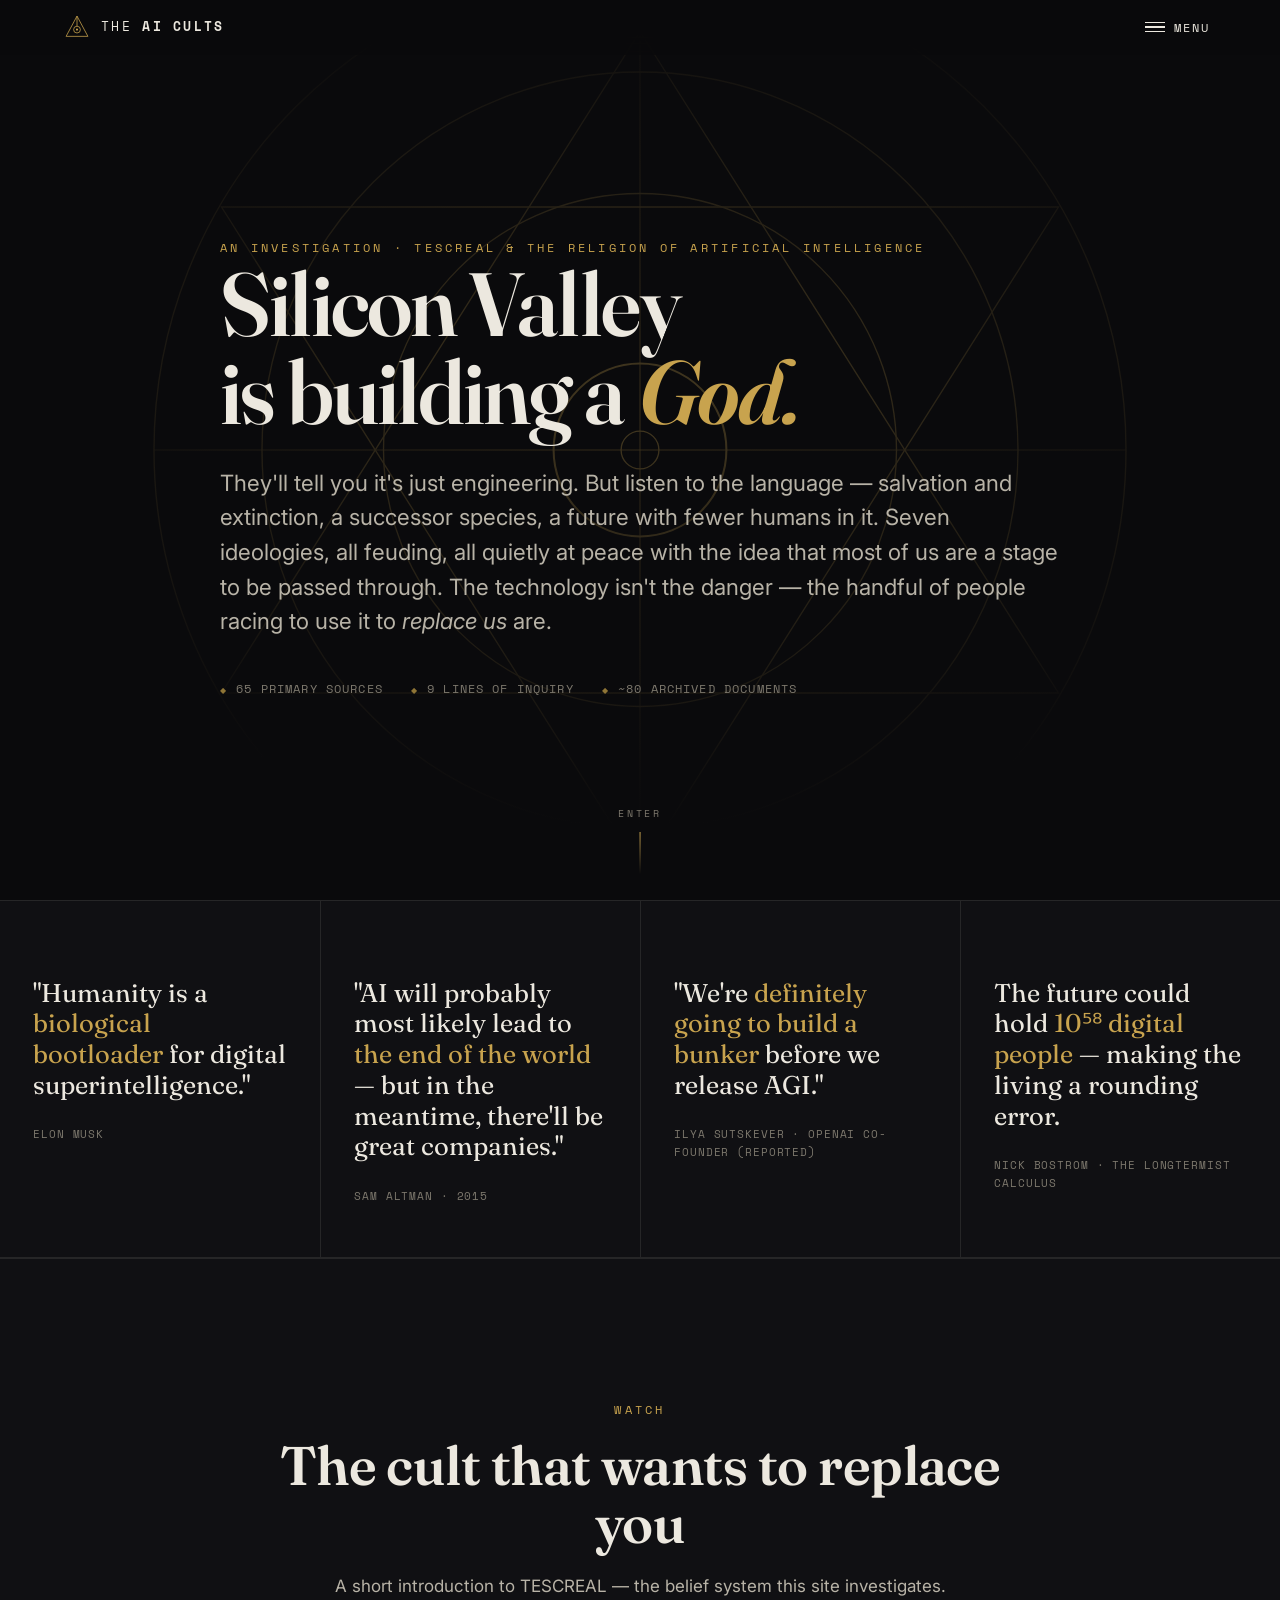
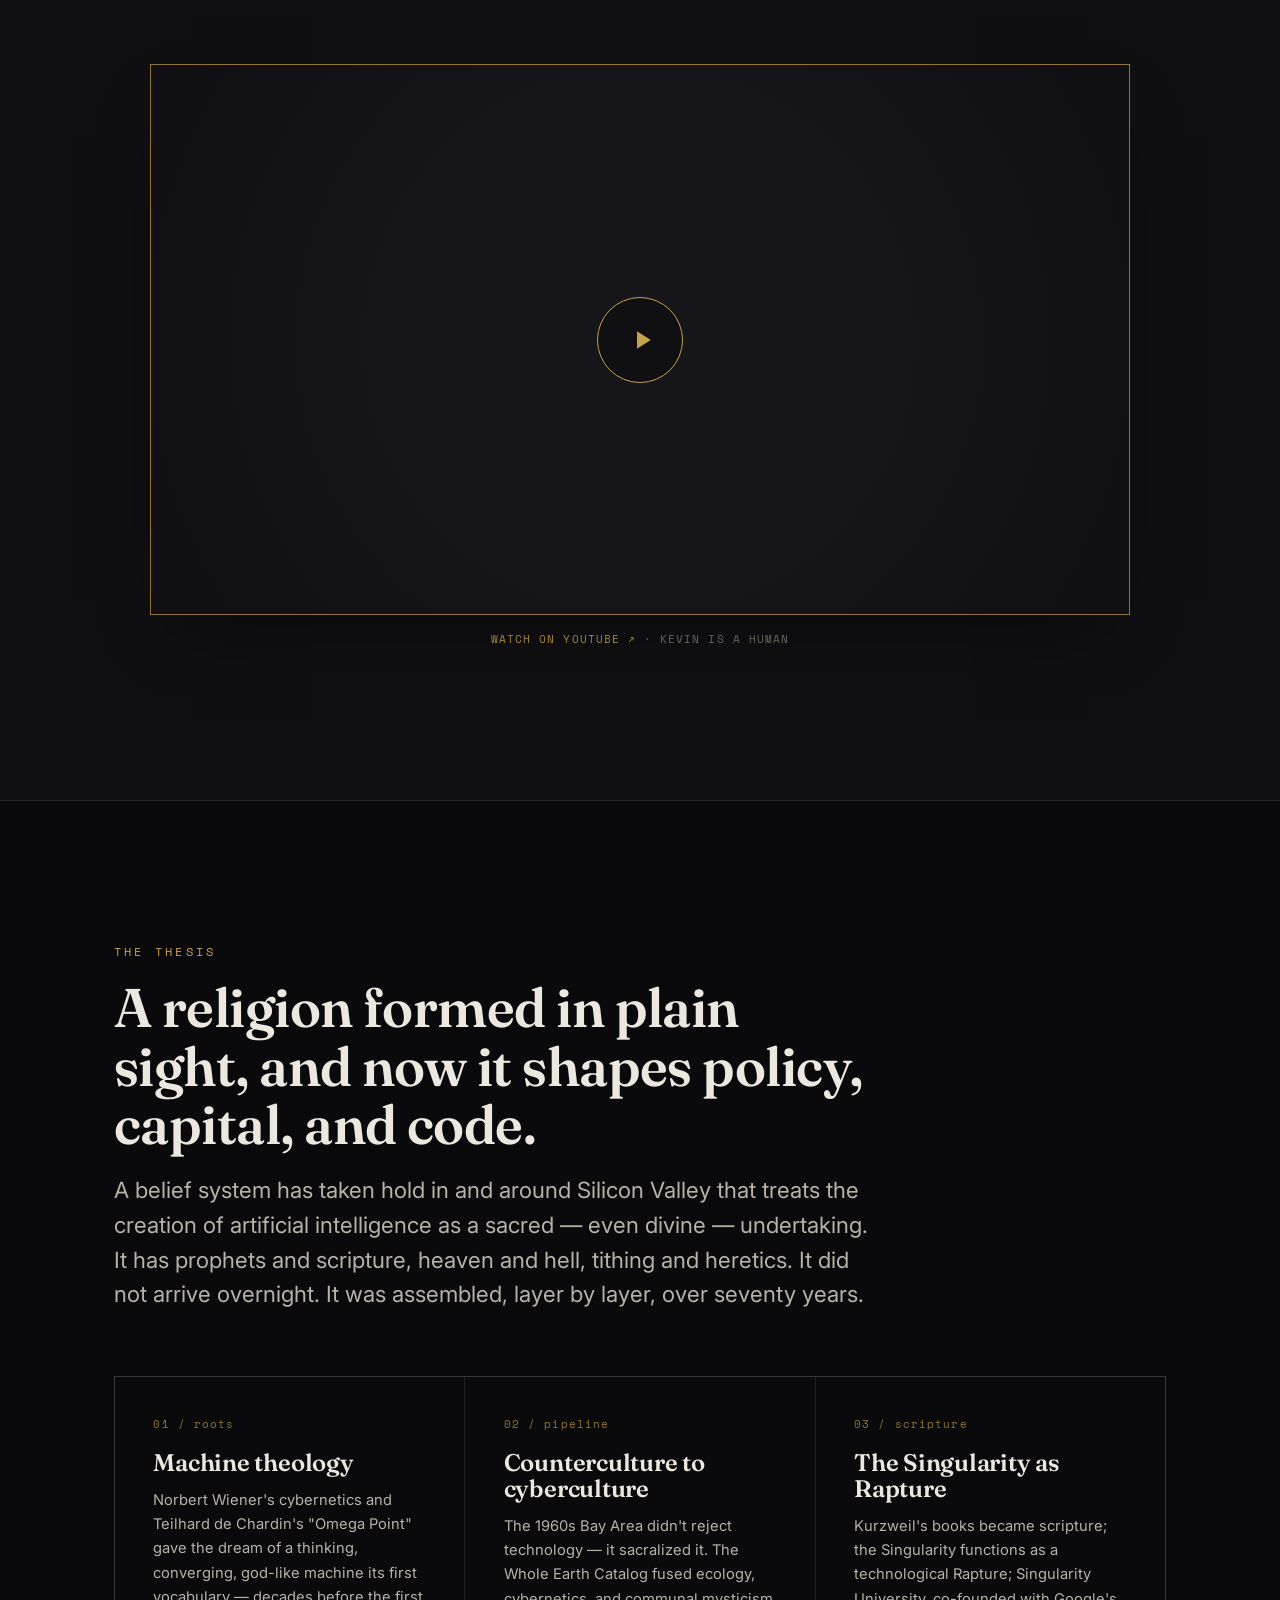
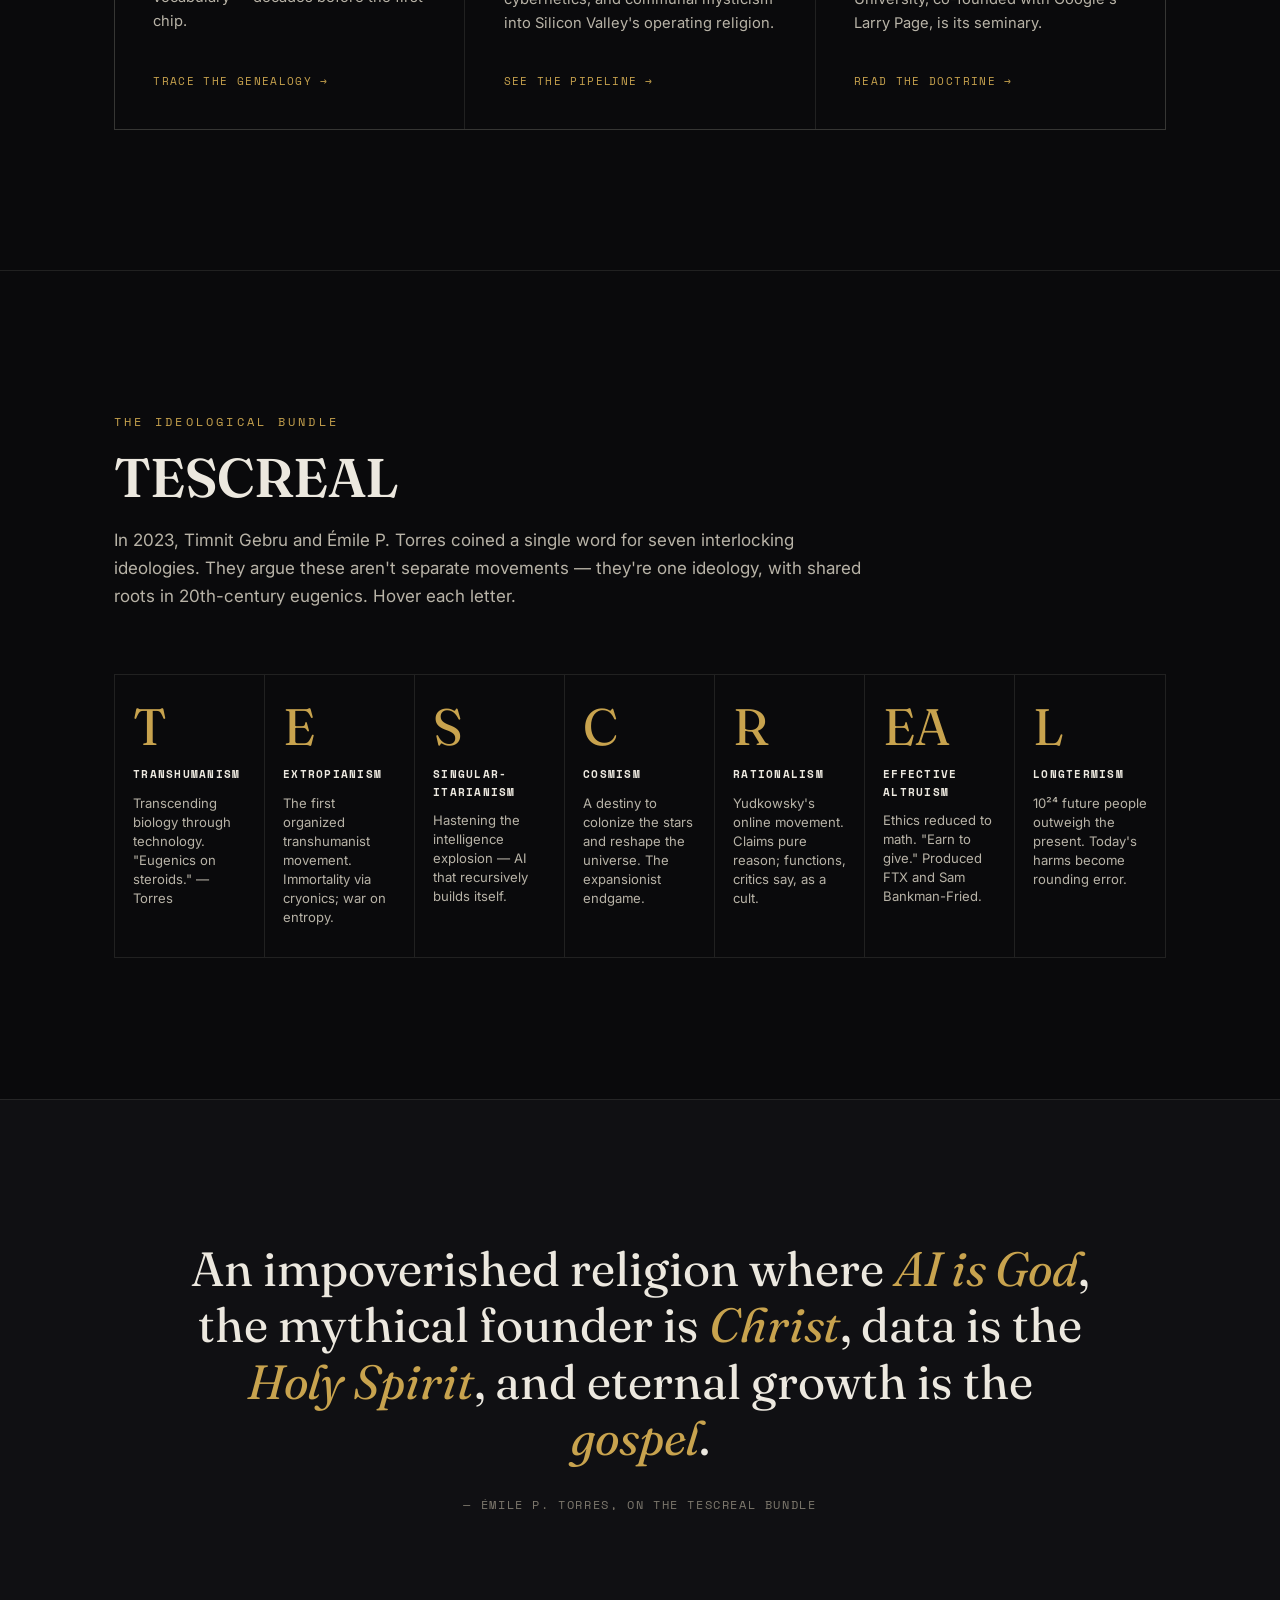
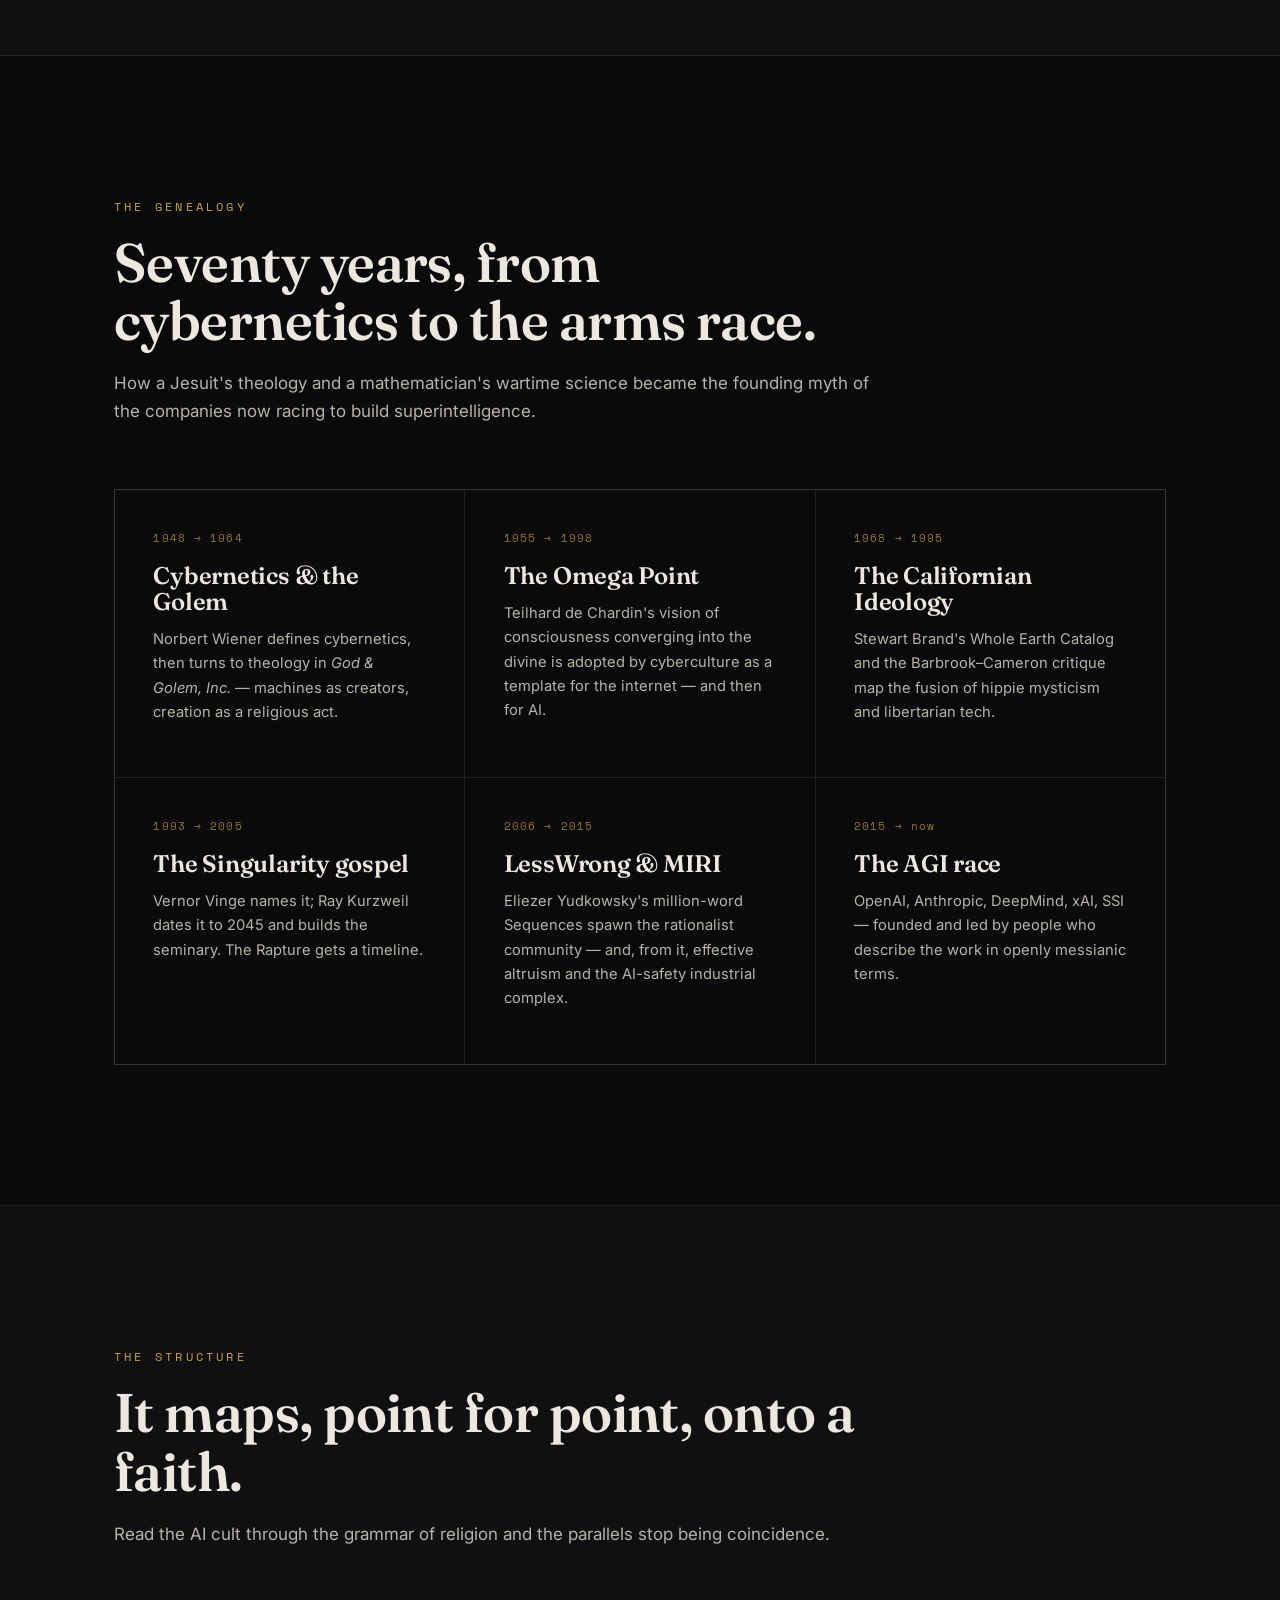
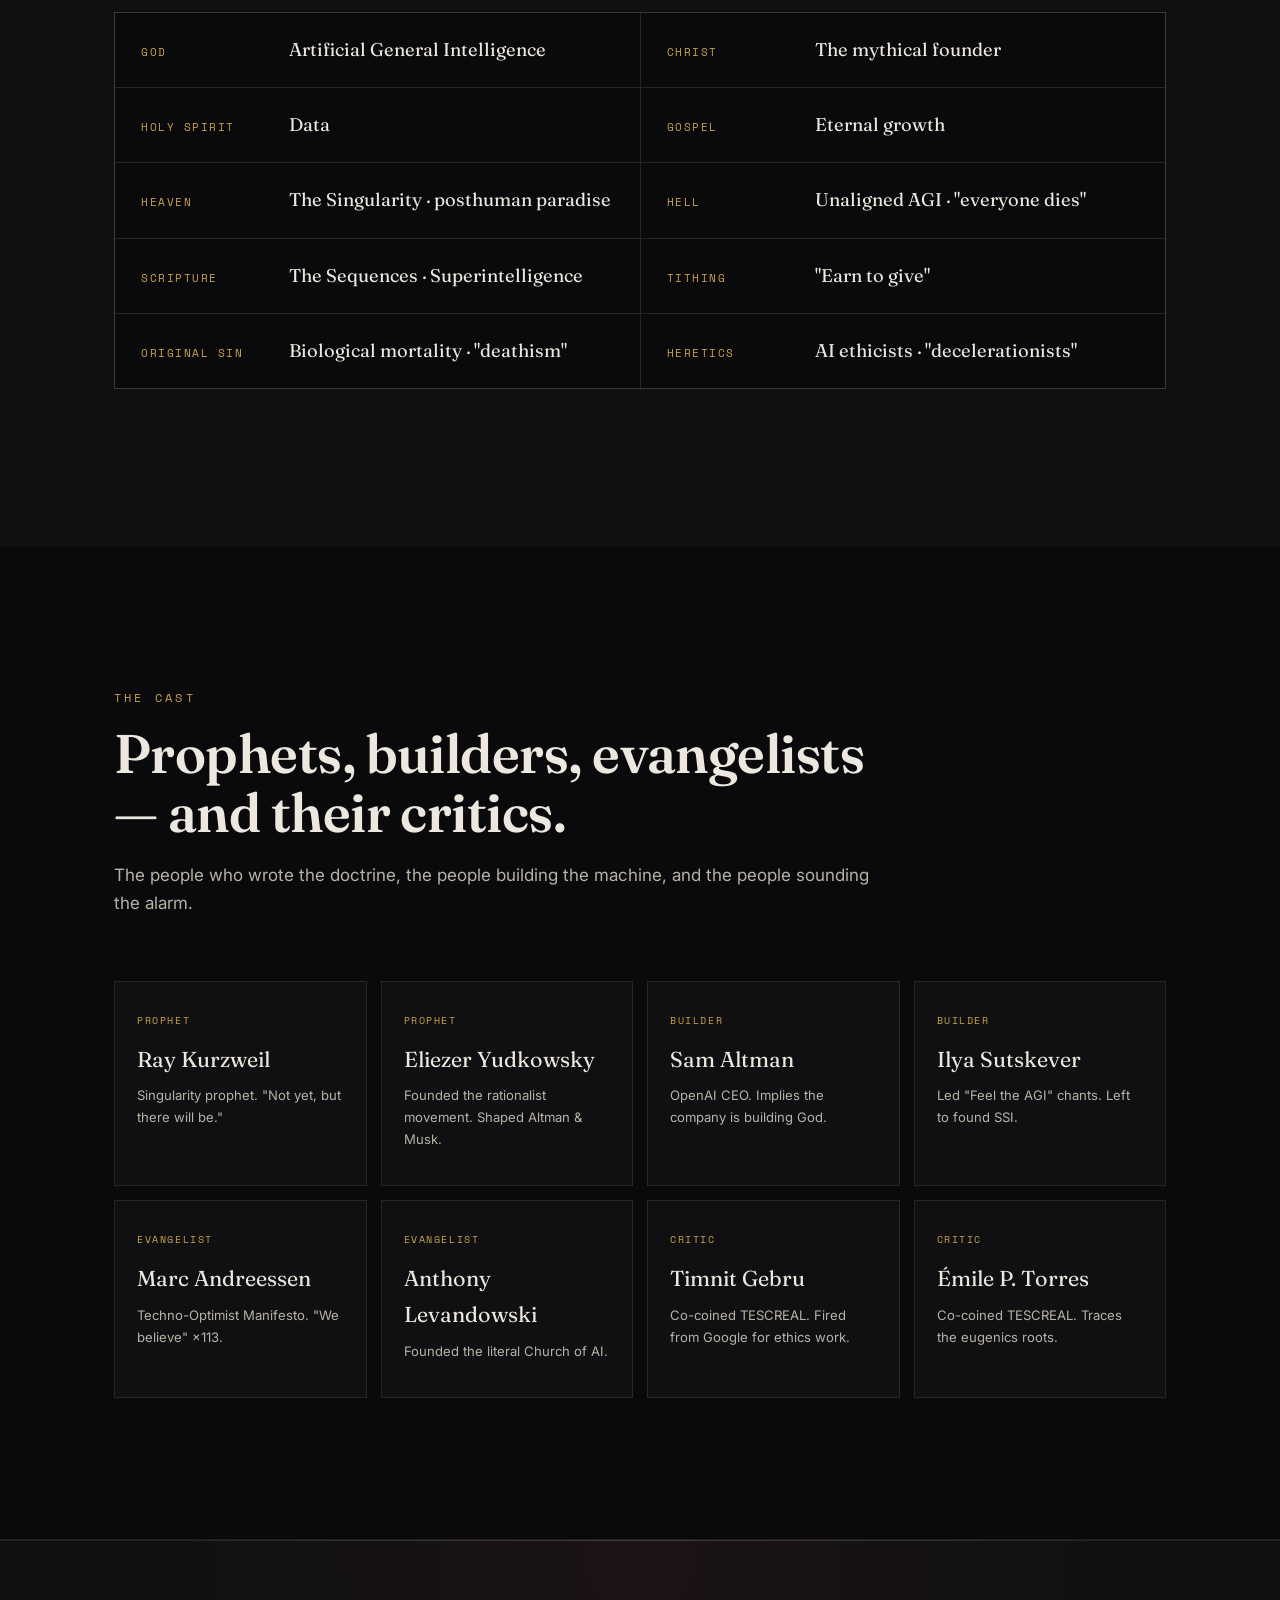
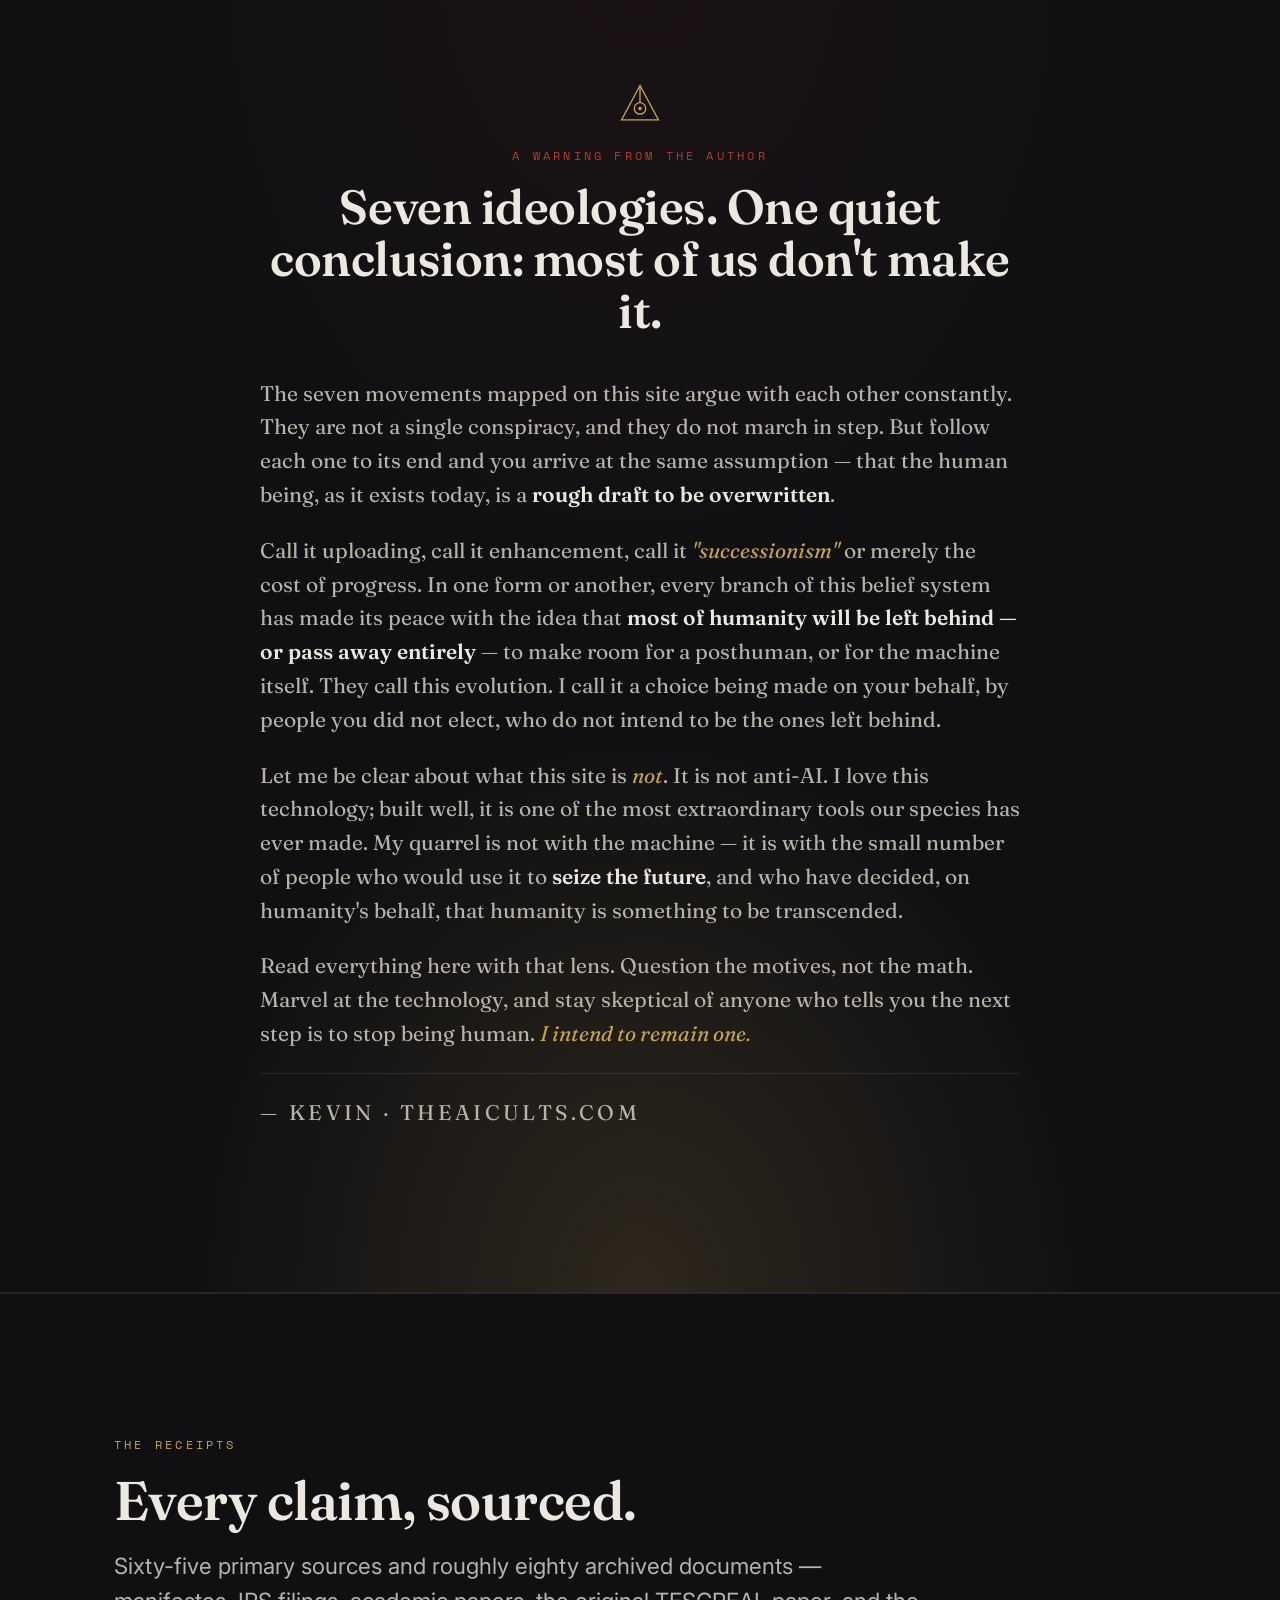
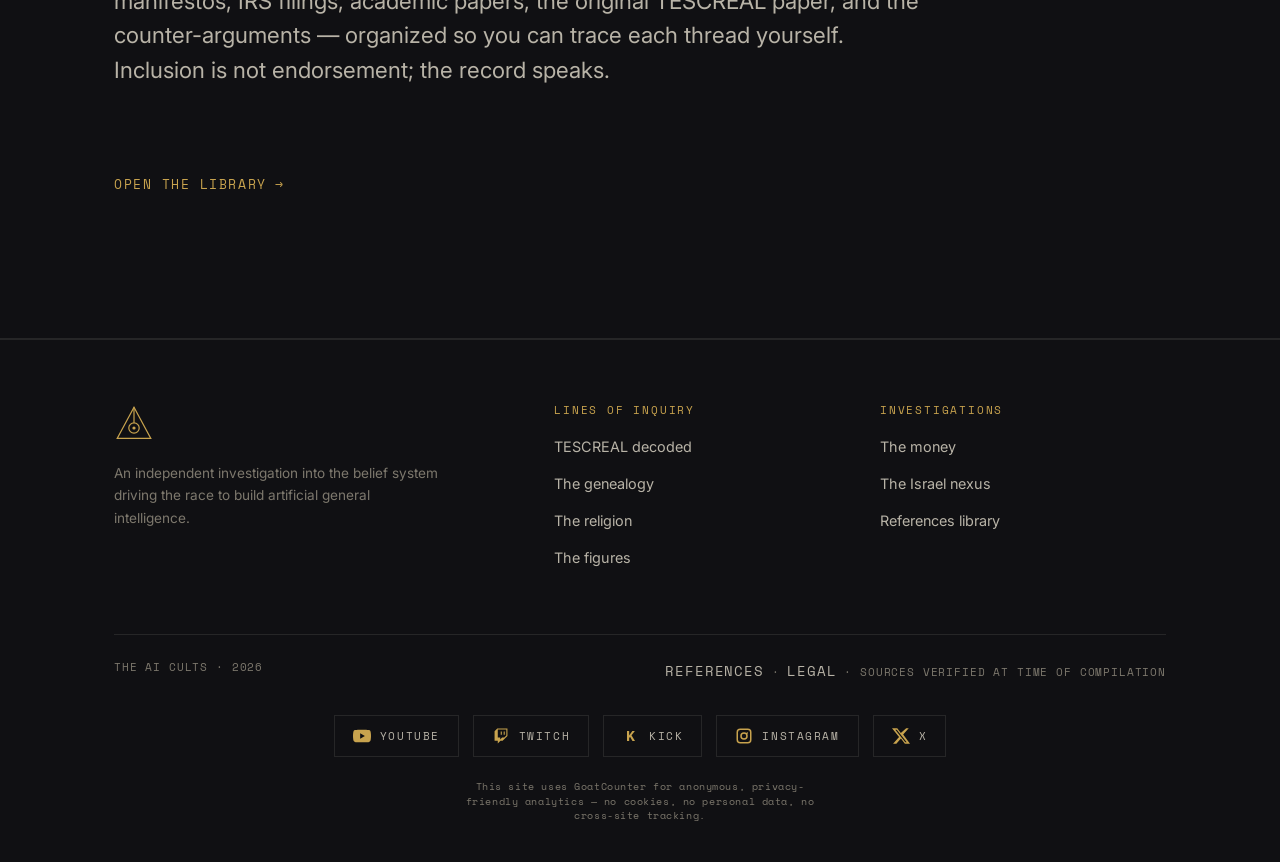
==== index.html @ 2f7c7007 "Launch: The AI Cults static site Homepage, 7 ideology pages, 4 dossiers, references library, legal p" ====
<!DOCTYPE html>
<html lang="en">
<head>
<meta charset="UTF-8">
<meta name="viewport" content="width=device-width, initial-scale=1.0">
<title>The AI Cults — How Silicon Valley Learned to Build a God</title>
<meta name="description" content="An investigation into TESCREAL — the interlocking belief system treating artificial intelligence as a divine project. From cybernetics and Catholic mysticism to LessWrong, OpenAI, and the literal Church of AI.">
<meta property="og:title" content="The AI Cults">
<meta property="og:description" content="How Silicon Valley learned to build a god — and the belief system driving the AI arms race.">
<meta property="og:type" content="website">
<meta property="og:site_name" content="The AI Cults">
<meta property="og:url" content="https://theaicults.com/">
<meta property="og:image" content="https://theaicults.com/assets/img/og-image.png">
<meta property="og:image:width" content="1200">
<meta property="og:image:height" content="630">
<meta property="og:image:alt" content="The AI Cults — How Silicon Valley learned to build a God">
<meta name="twitter:card" content="summary_large_image">
<meta name="twitter:title" content="The AI Cults">
<meta name="twitter:description" content="How Silicon Valley learned to build a god — and the belief system driving the AI arms race.">
<meta name="twitter:image" content="https://theaicults.com/assets/img/og-image.png">
<link rel="canonical" href="https://theaicults.com/">
<link rel="preconnect" href="https://fonts.googleapis.com">
<link rel="preconnect" href="https://fonts.gstatic.com" crossorigin>
<link href="https://fonts.googleapis.com/css2?family=Fraunces:ital,opsz,wght@0,9..144,400;0,9..144,600;1,9..144,400;1,9..144,600&family=Inter:wght@400;500;600&family=Space+Mono:wght@400;700&display=swap" rel="stylesheet">
<link rel="stylesheet" href="assets/css/style.css">
<link rel="icon" href="assets/img/sigil.svg" type="image/svg+xml">
</head>
<body>

<!-- ============ NAV ============ -->
<nav class="nav" id="nav">
  <a class="nav__brand" href="#top">
    <svg class="sigil" viewBox="0 0 100 100" aria-hidden="true">
      <polygon points="50,8 92,86 8,86" fill="none" stroke="#c8a34e" stroke-width="3"/>
      <circle cx="50" cy="60" r="13" fill="none" stroke="#c8a34e" stroke-width="3"/>
      <circle cx="50" cy="60" r="4" fill="#c8a34e"/>
      <line x1="50" y1="8" x2="50" y2="47" stroke="#c8a34e" stroke-width="3"/>
    </svg>
    <span>The&nbsp;<b>AI&nbsp;Cults</b></span>
  </a>
  <button class="nav__toggle" id="navToggle" aria-expanded="false">Menu</button>
  <ul class="nav__links" id="navLinks">
    <li><a href="#tescreal">TESCREAL</a></li>
    <li><a href="#genealogy">Genealogy</a></li>
    <li><a href="#religion">The Religion</a></li>
    <li><a href="#figures">Figures</a></li>
    <li><a href="#money">The Money</a></li>
    <li><a href="#nexus">Israel Nexus</a></li>
    <li><a href="#library">Library</a></li>
  </ul>
</nav>

<!-- ============ HERO ============ -->
<header class="hero" id="top">
  <div class="hero__bg" aria-hidden="true">
    <svg class="hero__geo" viewBox="0 0 800 800">
      <circle cx="400" cy="400" r="360" stroke-width="1"/>
      <circle cx="400" cy="400" r="280" stroke-width="1"/>
      <circle cx="400" cy="400" r="190" stroke-width="1"/>
      <polygon points="400,90 710,580 90,580" stroke-width="1"/>
      <polygon points="400,710 90,220 710,220" stroke-width="1"/>
      <circle cx="400" cy="400" r="64" stroke-width="1.5"/>
      <circle cx="400" cy="400" r="14" fill="#c8a34e" stroke="none"/>
      <line x1="40" y1="400" x2="760" y2="400" stroke-width="0.6"/>
      <line x1="400" y1="40" x2="400" y2="760" stroke-width="0.6"/>
    </svg>
  </div>
  <div class="wrap hero__inner">
    <span class="eyebrow">An investigation · TESCREAL &amp; the religion of artificial intelligence</span>
    <h1 class="display">Silicon Valley<br>is building a <span class="accent">God.</span></h1>
    <p class="lede hero__sub">They'll tell you it's just engineering. But listen to the language — salvation and extinction, a successor species, a future with fewer humans in it. Seven ideologies, all feuding, all quietly at peace with the idea that most of us are a stage to be passed through. The technology isn't the danger — the handful of people racing to use it to <em>replace us</em> are.</p>
    <div class="hero__meta">
      <span>65 primary sources</span>
      <span>9 lines of inquiry</span>
      <span>~80 archived documents</span>
    </div>
  </div>
  <div class="scroll-cue" aria-hidden="true"><span>Enter</span><span class="bar"></span></div>
</header>

<!-- ============ EVIDENCE: NOT METAPHOR ============ -->
<section class="evidence" aria-label="Evidence">
  <div class="evidence__grid">
    <div class="ev reveal">
      <p class="ev__q">"Humanity is a <span class="g">biological bootloader</span> for digital superintelligence."</p>
      <span class="ev__src">Elon Musk</span>
    </div>
    <div class="ev reveal">
      <p class="ev__q">"AI will probably most likely lead to <span class="g">the end of the world</span> — but in the meantime, there'll be great companies."</p>
      <span class="ev__src">Sam Altman · 2015</span>
    </div>
    <div class="ev reveal">
      <p class="ev__q">"We're <span class="g">definitely going to build a bunker</span> before we release AGI."</p>
      <span class="ev__src">Ilya Sutskever · OpenAI co-founder (reported)</span>
    </div>
    <div class="ev reveal">
      <p class="ev__q">The future could hold <span class="g">10⁵⁸ digital people</span> — making the living a rounding error.</p>
      <span class="ev__src">Nick Bostrom · the longtermist calculus</span>
    </div>
  </div>
</section>

<!-- ============ VIDEO ============ -->
<section class="section-pad sec-alt">
  <div class="wrap">
    <div class="section-head reveal" style="text-align:center; margin-inline:auto;">
      <span class="eyebrow">Watch</span>
      <h2>The cult that wants to replace you</h2>
      <p>A short introduction to TESCREAL — the belief system this site investigates.</p>
    </div>
    <div class="videoblock reveal">
      <button class="video-facade" data-yt="b7UTcFQWilk" aria-label="Play video: The Silicon Valley Cult That Wants To Replace You With AI">
        <img src="https://i.ytimg.com/vi/b7UTcFQWilk/maxresdefault.jpg" alt="" loading="lazy" onerror="this.src='https://i.ytimg.com/vi/b7UTcFQWilk/hqdefault.jpg'">
        <span class="video-play"><svg viewBox="0 0 24 24" aria-hidden="true"><path d="M8 5v14l11-7z"/></svg></span>
      </button>
    </div>
    <p class="video-cap"><a href="https://youtu.be/b7UTcFQWilk">Watch on YouTube ↗</a> · Kevin is a Human</p>
  </div>
</section>

<!-- ============ THE THESIS ============ -->
<section class="section-pad">
  <div class="wrap">
    <div class="section-head reveal">
      <span class="eyebrow">The thesis</span>
      <h2>A religion formed in plain sight, and now it shapes policy, capital, and code.</h2>
      <p class="lede">A belief system has taken hold in and around Silicon Valley that treats the creation of artificial intelligence as a sacred — even divine — undertaking. It has prophets and scripture, heaven and hell, tithing and heretics. It did not arrive overnight. It was assembled, layer by layer, over seventy years.</p>
    </div>
    <div class="cards">
      <div class="card reveal">
        <span class="card__num">01 / roots</span>
        <h3>Machine theology</h3>
        <p>Norbert Wiener's cybernetics and Teilhard de Chardin's "Omega Point" gave the dream of a thinking, converging, god-like machine its first vocabulary — decades before the first chip.</p>
        <a class="card__go" href="#genealogy">Trace the genealogy</a>
      </div>
      <div class="card reveal">
        <span class="card__num">02 / pipeline</span>
        <h3>Counterculture to cyberculture</h3>
        <p>The 1960s Bay Area didn't reject technology — it sacralized it. The Whole Earth Catalog fused ecology, cybernetics, and communal mysticism into Silicon Valley's operating religion.</p>
        <a class="card__go" href="#genealogy">See the pipeline</a>
      </div>
      <div class="card reveal">
        <span class="card__num">03 / scripture</span>
        <h3>The Singularity as Rapture</h3>
        <p>Kurzweil's books became scripture; the Singularity functions as a technological Rapture; Singularity University, co-founded with Google's Larry Page, is its seminary.</p>
        <a class="card__go" href="#tescreal">Read the doctrine</a>
      </div>
    </div>
  </div>
</section>

<hr class="divider">

<!-- ============ TESCREAL ============ -->
<section class="section-pad" id="tescreal">
  <div class="wrap">
    <div class="section-head reveal">
      <span class="eyebrow">The ideological bundle</span>
      <h2>TESCREAL</h2>
      <p>In 2023, Timnit Gebru and Émile P. Torres coined a single word for seven interlocking ideologies. They argue these aren't separate movements — they're one ideology, with shared roots in 20th-century eugenics. Hover each letter.</p>
    </div>
    <div class="letters reveal">
      <a class="letter" href="ideologies/transhumanism.html"><span class="letter__big">T</span><span class="letter__name">Trans&shy;humanism</span><span class="letter__desc">Transcending biology through technology. "Eugenics on steroids." — Torres</span></a>
      <a class="letter" href="ideologies/extropianism.html"><span class="letter__big">E</span><span class="letter__name">Extro&shy;pianism</span><span class="letter__desc">The first organized transhumanist movement. Immortality via cryonics; war on entropy.</span></a>
      <a class="letter" href="ideologies/singularitarianism.html"><span class="letter__big">S</span><span class="letter__name">Singular&shy;itarianism</span><span class="letter__desc">Hastening the intelligence explosion — AI that recursively builds itself.</span></a>
      <a class="letter" href="ideologies/cosmism.html"><span class="letter__big">C</span><span class="letter__name">Cosmism</span><span class="letter__desc">A destiny to colonize the stars and reshape the universe. The expansionist endgame.</span></a>
      <a class="letter" href="ideologies/rationalism.html"><span class="letter__big">R</span><span class="letter__name">Rational&shy;ism</span><span class="letter__desc">Yudkowsky's online movement. Claims pure reason; functions, critics say, as a cult.</span></a>
      <a class="letter" href="ideologies/effective-altruism.html"><span class="letter__big">EA</span><span class="letter__name">Effective Altruism</span><span class="letter__desc">Ethics reduced to math. "Earn to give." Produced FTX and Sam Bankman-Fried.</span></a>
      <a class="letter" href="ideologies/longtermism.html"><span class="letter__big">L</span><span class="letter__name">Long&shy;termism</span><span class="letter__desc">10²⁴ future people outweigh the present. Today's harms become rounding error.</span></a>
    </div>
  </div>
</section>

<!-- ============ BIG QUOTE ============ -->
<section class="section-pad" style="background:var(--ink-2); border-block:1px solid var(--line);">
  <div class="wrap">
    <div class="bigquote reveal">
      <blockquote>An impoverished religion where <span class="g">AI is God</span>, the mythical founder is <span class="g">Christ</span>, data is the <span class="g">Holy Spirit</span>, and eternal growth is the <span class="g">gospel</span>.</blockquote>
      <cite>— Émile P. Torres, on the TESCREAL bundle</cite>
    </div>
  </div>
</section>

<!-- ============ GENEALOGY ============ -->
<section class="section-pad" id="genealogy">
  <div class="wrap">
    <div class="section-head reveal">
      <span class="eyebrow">The genealogy</span>
      <h2>Seventy years, from cybernetics to the arms race.</h2>
      <p>How a Jesuit's theology and a mathematician's wartime science became the founding myth of the companies now racing to build superintelligence.</p>
    </div>
    <ol class="cards" style="list-style:none;margin:0;padding:0;">
      <li class="card reveal"><span class="card__num">1948 → 1964</span><h3>Cybernetics &amp; the Golem</h3><p>Norbert Wiener defines cybernetics, then turns to theology in <em>God &amp; Golem, Inc.</em> — machines as creators, creation as a religious act.</p></li>
      <li class="card reveal"><span class="card__num">1955 → 1998</span><h3>The Omega Point</h3><p>Teilhard de Chardin's vision of consciousness converging into the divine is adopted by cyberculture as a template for the internet — and then for AI.</p></li>
      <li class="card reveal"><span class="card__num">1968 → 1995</span><h3>The Californian Ideology</h3><p>Stewart Brand's Whole Earth Catalog and the Barbrook–Cameron critique map the fusion of hippie mysticism and libertarian tech.</p></li>
      <li class="card reveal"><span class="card__num">1993 → 2005</span><h3>The Singularity gospel</h3><p>Vernor Vinge names it; Ray Kurzweil dates it to 2045 and builds the seminary. The Rapture gets a timeline.</p></li>
      <li class="card reveal"><span class="card__num">2006 → 2015</span><h3>LessWrong &amp; MIRI</h3><p>Eliezer Yudkowsky's million-word Sequences spawn the rationalist community — and, from it, effective altruism and the AI-safety industrial complex.</p></li>
      <li class="card reveal"><span class="card__num">2015 → now</span><h3>The AGI race</h3><p>OpenAI, Anthropic, DeepMind, xAI, SSI — founded and led by people who describe the work in openly messianic terms.</p></li>
    </ol>
  </div>
</section>

<hr class="divider">

<!-- ============ THE RELIGION ============ -->
<section class="section-pad religion" id="religion">
  <div class="wrap">
    <div class="section-head reveal">
      <span class="eyebrow">The structure</span>
      <h2>It maps, point for point, onto a faith.</h2>
      <p>Read the AI cult through the grammar of religion and the parallels stop being coincidence.</p>
    </div>
    <dl class="relmap reveal">
      <div class="rel"><dt>God</dt><dd>Artificial General Intelligence</dd></div>
      <div class="rel"><dt>Christ</dt><dd>The mythical founder</dd></div>
      <div class="rel"><dt>Holy Spirit</dt><dd>Data</dd></div>
      <div class="rel"><dt>Gospel</dt><dd>Eternal growth</dd></div>
      <div class="rel"><dt>Heaven</dt><dd>The Singularity · posthuman paradise</dd></div>
      <div class="rel"><dt>Hell</dt><dd>Unaligned AGI · "everyone dies"</dd></div>
      <div class="rel"><dt>Scripture</dt><dd>The Sequences · Superintelligence</dd></div>
      <div class="rel"><dt>Tithing</dt><dd>"Earn to give"</dd></div>
      <div class="rel"><dt>Original sin</dt><dd>Biological mortality · "deathism"</dd></div>
      <div class="rel"><dt>Heretics</dt><dd>AI ethicists · "decelerationists"</dd></div>
    </dl>
  </div>
</section>

<!-- ============ FIGURES ============ -->
<section class="section-pad" id="figures">
  <div class="wrap">
    <div class="section-head reveal">
      <span class="eyebrow">The cast</span>
      <h2>Prophets, builders, evangelists — and their critics.</h2>
      <p>The people who wrote the doctrine, the people building the machine, and the people sounding the alarm.</p>
    </div>
    <div class="figs reveal">
      <div class="fig"><span class="fig__role">Prophet</span><div class="fig__name">Ray Kurzweil</div><p class="fig__note">Singularity prophet. "Not yet, but there will be."</p></div>
      <div class="fig"><span class="fig__role">Prophet</span><div class="fig__name">Eliezer Yudkowsky</div><p class="fig__note">Founded the rationalist movement. Shaped Altman &amp; Musk.</p></div>
      <div class="fig"><span class="fig__role">Builder</span><div class="fig__name">Sam Altman</div><p class="fig__note">OpenAI CEO. Implies the company is building God.</p></div>
      <div class="fig"><span class="fig__role">Builder</span><div class="fig__name">Ilya Sutskever</div><p class="fig__note">Led "Feel the AGI" chants. Left to found SSI.</p></div>
      <div class="fig"><span class="fig__role">Evangelist</span><div class="fig__name">Marc Andreessen</div><p class="fig__note">Techno-Optimist Manifesto. "We believe" ×113.</p></div>
      <div class="fig"><span class="fig__role">Evangelist</span><div class="fig__name">Anthony Levandowski</div><p class="fig__note">Founded the literal Church of AI.</p></div>
      <div class="fig"><span class="fig__role">Critic</span><div class="fig__name">Timnit Gebru</div><p class="fig__note">Co-coined TESCREAL. Fired from Google for ethics work.</p></div>
      <div class="fig"><span class="fig__role">Critic</span><div class="fig__name">Émile P. Torres</div><p class="fig__note">Co-coined TESCREAL. Traces the eugenics roots.</p></div>
    </div>
  </div>
</section>

<hr class="divider">

<!-- ============ AUTHOR'S WARNING ============ -->
<section class="section-pad authnote">
  <div class="wrap">
    <div class="authnote__inner">
      <div class="authnote__top reveal">
        <svg class="sigil" viewBox="0 0 100 100" aria-hidden="true">
          <polygon points="50,8 92,86 8,86" fill="none" stroke="#c8a34e" stroke-width="3"/>
          <circle cx="50" cy="60" r="13" fill="none" stroke="#c8a34e" stroke-width="3"/>
          <circle cx="50" cy="60" r="4" fill="#c8a34e"/>
          <line x1="50" y1="8" x2="50" y2="47" stroke="#c8a34e" stroke-width="3"/>
        </svg>
        <span class="eyebrow">A warning from the author</span>
        <h2>Seven ideologies. One quiet conclusion: most of us don't make it.</h2>
      </div>
      <div class="authnote__body reveal">
        <p>The seven movements mapped on this site argue with each other constantly. They are not a single conspiracy, and they do not march in step. But follow each one to its end and you arrive at the same assumption — that the human being, as it exists today, is a <strong>rough draft to be overwritten</strong>.</p>
        <p>Call it uploading, call it enhancement, call it <em>"successionism"</em> or merely the cost of progress. In one form or another, every branch of this belief system has made its peace with the idea that <strong>most of humanity will be left behind — or pass away entirely</strong> — to make room for a posthuman, or for the machine itself. They call this evolution. I call it a choice being made on your behalf, by people you did not elect, who do not intend to be the ones left behind.</p>
        <p>Let me be clear about what this site is <em>not</em>. It is not anti-AI. I love this technology; built well, it is one of the most extraordinary tools our species has ever made. My quarrel is not with the machine — it is with the small number of people who would use it to <strong>seize the future</strong>, and who have decided, on humanity's behalf, that humanity is something to be transcended.</p>
        <p>Read everything here with that lens. Question the motives, not the math. Marvel at the technology, and stay skeptical of anyone who tells you the next step is to stop being human. <em>I intend to remain one.</em></p>
        <p class="authnote__sign">— Kevin · theaicults.com</p>
      </div>
    </div>
  </div>
</section>

<!-- ============ LIBRARY CTA ============ -->
<section class="section-pad" id="library" style="background:var(--ink-2); border-block:1px solid var(--line);">
  <div class="wrap">
    <div class="section-head reveal" style="max-width:820px;">
      <span class="eyebrow">The receipts</span>
      <h2>Every claim, sourced.</h2>
      <p class="lede">Sixty-five primary sources and roughly eighty archived documents — manifestos, IRS filings, academic papers, the original TESCREAL paper, and the counter-arguments — organized so you can trace each thread yourself. Inclusion is not endorsement; the record speaks.</p>
    </div>
    <a class="card__go reveal" href="references.html" style="font-size:0.8rem;">Open the library</a>
  </div>
</section>

<!-- ============ FOOTER ============ -->
<footer class="foot">
  <div class="wrap">
    <div class="foot__grid">
      <div class="foot__brand">
        <svg class="sigil" viewBox="0 0 100 100" aria-hidden="true">
          <polygon points="50,8 92,86 8,86" fill="none" stroke="#c8a34e" stroke-width="3"/>
          <circle cx="50" cy="60" r="13" fill="none" stroke="#c8a34e" stroke-width="3"/>
          <circle cx="50" cy="60" r="4" fill="#c8a34e"/>
          <line x1="50" y1="8" x2="50" y2="47" stroke="#c8a34e" stroke-width="3"/>
        </svg>
        <p>An independent investigation into the belief system driving the race to build artificial general intelligence.</p>
      </div>
      <div>
        <h4>Lines of inquiry</h4>
        <ul>
          <li><a href="#tescreal">TESCREAL decoded</a></li>
          <li><a href="#genealogy">The genealogy</a></li>
          <li><a href="#religion">The religion</a></li>
          <li><a href="#figures">The figures</a></li>
        </ul>
      </div>
      <div>
        <h4>Investigations</h4>
        <ul>
          <li><a href="the-money.html">The money</a></li>
          <li><a href="israel-nexus.html">The Israel nexus</a></li>
          <li><a href="references.html">References library</a></li>
        </ul>
      </div>
    </div>
    <div class="foot__bar">
      <span>The AI Cults · {year}</span>
      <span><a href="references.html">References</a> · <a href="legal.html">Legal</a> · Sources verified at time of compilation</span>
    </div>
  </div>
</footer>

<script src="assets/js/main.js"></script>
<script src="assets/js/menu.js"></script>
</body>
</html>
---- assets/css/style.css ----
/* =========================================================
   THE AI CULTS — design system
   Tone: investigative archive × restrained techno-occult
   ========================================================= */

:root {
  /* surfaces */
  --ink:      #0a0a0c;
  --ink-2:    #101013;
  --ink-3:    #16161b;
  --panel:    #131318;
  --line:     rgba(232, 228, 215, 0.10);
  --line-2:   rgba(232, 228, 215, 0.18);

  /* text */
  --paper:    #ece8df;   /* primary, warm off-white */
  --paper-2:  #b8b3a7;   /* secondary */
  --muted:    #7d786d;   /* tertiary / meta */

  /* accents */
  --gold:     #c8a34e;   /* the sacred accent */
  --gold-dim: #8f7536;
  --gold-glow: rgba(200, 163, 78, 0.16);
  --blood:    #b23a2e;   /* critical / warning, used sparingly */

  /* type */
  --serif:  "Fraunces", Georgia, "Times New Roman", serif;
  --sans:   "Inter", -apple-system, BlinkMacSystemFont, "Segoe UI", sans-serif;
  --mono:   "Space Mono", "SFMono-Regular", Menlo, monospace;

  /* metrics */
  --maxw: 1180px;
  --gutter: clamp(20px, 5vw, 64px);
}

/* ---------- reset ---------- */
*, *::before, *::after { box-sizing: border-box; }
html { scroll-behavior: smooth; -webkit-text-size-adjust: 100%; }
body {
  margin: 0;
  background: var(--ink);
  color: var(--paper);
  font-family: var(--sans);
  font-size: 17px;
  line-height: 1.65;
  font-feature-settings: "liga" 1, "kern" 1;
  -webkit-font-smoothing: antialiased;
  text-rendering: optimizeLegibility;
  overflow-x: hidden;
}
img, svg { max-width: 100%; display: block; }
a { color: inherit; text-decoration: none; }

/* ---------- type scale ---------- */
h1, h2, h3, h4 { font-family: var(--serif); font-weight: 600; line-height: 1.08; margin: 0; letter-spacing: -0.01em; }
.display {
  font-size: clamp(2.6rem, 7vw, 6rem);
  font-weight: 600;
  line-height: 0.98;
  letter-spacing: -0.02em;
}
.eyebrow {
  font-family: var(--mono);
  font-size: 0.72rem;
  letter-spacing: 0.28em;
  text-transform: uppercase;
  color: var(--gold);
  font-weight: 400;
}
.lede { font-size: clamp(1.1rem, 2vw, 1.4rem); color: var(--paper-2); line-height: 1.55; }
.muted { color: var(--muted); }
em, i { font-style: italic; }
mark { background: transparent; color: var(--gold); }

/* ---------- layout ---------- */
.wrap { max-width: var(--maxw); margin: 0 auto; padding-inline: var(--gutter); }
section { position: relative; }
.section-pad { padding-block: clamp(72px, 11vw, 150px); }
.divider { border: 0; border-top: 1px solid var(--line); margin: 0; }

.section-head { max-width: 760px; margin-bottom: clamp(36px, 5vw, 64px); }
.section-head .eyebrow { display: block; margin-bottom: 18px; }
.section-head h2 { font-size: clamp(2rem, 4.5vw, 3.4rem); }
.section-head p { color: var(--paper-2); margin-top: 18px; }

/* =========================================================
   NAV
   ========================================================= */
.nav {
  position: fixed; top: 0; left: 0; right: 0; z-index: 100;
  display: flex; align-items: center; justify-content: space-between;
  padding: 14px var(--gutter);
  background: rgba(10, 10, 12, 0.72);
  backdrop-filter: blur(14px) saturate(120%);
  border-bottom: 1px solid transparent;
  transition: border-color .3s, background .3s;
}
.nav.scrolled { border-bottom-color: var(--line); background: rgba(10,10,12,0.9); }
.nav__brand { display: flex; align-items: center; gap: 11px; font-family: var(--mono); font-size: 0.8rem; letter-spacing: 0.18em; text-transform: uppercase; }
.nav__brand .sigil { width: 26px; height: 26px; flex: none; }
.nav__brand b { font-weight: 700; color: var(--paper); }
.nav__links { display: flex; gap: 26px; list-style: none; margin: 0; padding: 0; }
.nav__links a {
  font-family: var(--mono); font-size: 0.72rem; letter-spacing: 0.12em;
  text-transform: uppercase; color: var(--paper-2); transition: color .2s; position: relative;
}
.nav__links a:hover { color: var(--gold); }
.nav__toggle { display: none; background: none; border: 0; color: var(--paper); font-family: var(--mono); font-size: 0.75rem; letter-spacing: .15em; cursor: pointer; }

@media (max-width: 940px) {
  .nav__links {
    position: fixed; inset: 58px 0 auto 0;
    flex-direction: column; gap: 0;
    background: var(--ink-2); border-bottom: 1px solid var(--line);
    padding: 8px var(--gutter) 24px;
    transform: translateY(-120%); transition: transform .35s ease; pointer-events: none;
  }
  .nav__links.open { transform: translateY(0); pointer-events: auto; }
  .nav__links li { border-top: 1px solid var(--line); }
  .nav__links a { display: block; padding: 15px 0; font-size: 0.8rem; }
  .nav__toggle { display: block; }
}

/* =========================================================
   GLOBAL MENU (injected by menu.js on every page)
   ========================================================= */
.gmenu-trigger {
  display: inline-flex; align-items: center; gap: 9px; cursor: pointer;
  background: none; border: 0; color: var(--paper);
  font-family: var(--mono); font-size: 0.74rem; letter-spacing: 0.16em; text-transform: uppercase;
}
.gmenu-trigger:hover { color: var(--gold); }
.gmenu-trigger .bars { display: inline-flex; flex-direction: column; gap: 3px; }
.gmenu-trigger .bars i { width: 20px; height: 1.5px; background: currentColor; display: block; }

.gmenu {
  position: fixed; inset: 0; z-index: 300; background: rgba(8,8,10,0.985);
  opacity: 0; visibility: hidden; transition: opacity .35s ease, visibility .35s;
  overflow-y: auto; padding: 28px var(--gutter) 60px;
}
.gmenu.open { opacity: 1; visibility: visible; }
.gmenu__bar { display: flex; align-items: center; justify-content: space-between; max-width: var(--maxw); margin: 0 auto 48px; }
.gmenu__brand { display: flex; align-items: center; gap: 11px; font-family: var(--mono); font-size: 0.8rem; letter-spacing: 0.18em; text-transform: uppercase; }
.gmenu__brand .sigil { width: 28px; height: 28px; }
.gmenu__brand b { color: var(--paper); }
.gmenu__close { background: none; border: 1px solid var(--line-2); color: var(--paper); cursor: pointer;
  font-family: var(--mono); font-size: 0.7rem; letter-spacing: 0.14em; text-transform: uppercase; padding: 11px 18px; }
.gmenu__close:hover { color: var(--ink); background: var(--gold); border-color: var(--gold); }
.gmenu__inner { max-width: var(--maxw); margin: 0 auto; display: grid; grid-template-columns: repeat(3, 1fr); gap: 48px; }
.gmenu__group h4 { font-family: var(--mono); font-size: 0.7rem; letter-spacing: 0.18em; text-transform: uppercase; color: var(--gold); font-weight: 400; padding-bottom: 14px; border-bottom: 1px solid var(--gold-dim); margin-bottom: 18px; }
.gmenu__group ul { list-style: none; margin: 0; padding: 0; }
.gmenu__group li { margin: 0; }
.gmenu__group a { display: flex; align-items: baseline; gap: 12px; padding: 11px 0; border-bottom: 1px solid var(--line);
  font-family: var(--serif); font-size: 1.5rem; color: var(--paper-2); transition: color .2s, padding .2s; }
.gmenu__group a:hover { color: var(--gold); padding-left: 8px; }
.gmenu__group a .ix { font-family: var(--mono); font-size: 0.62rem; color: var(--muted); flex: none; letter-spacing: 0.06em; }
.gmenu__group a.cur { color: var(--gold); }
@media (max-width: 760px) { .gmenu__inner { grid-template-columns: 1fr; gap: 32px; } .gmenu__group a { font-size: 1.25rem; } }
.gmenu .foot__social { max-width: var(--maxw); margin: 56px auto 0; padding-top: 32px; border-top: 1px solid var(--line); }

/* =========================================================
   LEGAL DOC
   ========================================================= */
.legaldoc { max-width: 760px; }
.legaldoc__sec { margin-bottom: 40px; }
.legaldoc__sec h2 { font-size: clamp(1.4rem, 2.6vw, 1.9rem); margin-bottom: 14px; display: flex; gap: 14px; align-items: baseline; }
.legaldoc__sec h2 .n { font-family: var(--mono); font-size: 0.8rem; color: var(--gold-dim); }
.legaldoc__sec p { color: var(--paper-2); margin: 0 0 14px; }
.legaldoc__sec p:last-child { margin-bottom: 0; }
.legaldoc__sec a { color: var(--gold); }
.legaldoc__sec strong { color: var(--paper); }

/* =========================================================
   HERO
   ========================================================= */
.hero { position: relative; min-height: 100vh; display: flex; align-items: center; overflow: hidden; }
.hero__bg { position: absolute; inset: 0; z-index: 0; pointer-events: none; }
.hero__geo { position: absolute; top: 50%; left: 50%; width: min(120vh, 1100px); height: min(120vh, 1100px);
  transform: translate(-50%, -50%); opacity: 0.3; }
.hero__geo path, .hero__geo circle, .hero__geo line, .hero__geo polygon { stroke: var(--gold); fill: none; }
.hero__bg::after { /* vignette */
  content: ""; position: absolute; inset: 0;
  background: radial-gradient(ellipse 70% 60% at 50% 45%, transparent 0%, var(--ink) 78%);
}
.hero__inner { position: relative; z-index: 2; padding-top: 90px; padding-bottom: 60px; }
.hero .eyebrow { margin-bottom: 26px; }
.hero h1 { max-width: 16ch; }
.hero h1 .accent { color: var(--gold); font-style: italic; }
.hero__sub { max-width: 60ch; margin-top: 30px; }
.hero__meta { display: flex; flex-wrap: wrap; gap: 14px 28px; margin-top: 40px; font-family: var(--mono); font-size: 0.72rem; letter-spacing: 0.1em; text-transform: uppercase; color: var(--muted); }
.hero__meta span::before { content: "◆"; color: var(--gold-dim); margin-right: 9px; font-size: 0.7em; vertical-align: middle; }
.scroll-cue { position: absolute; bottom: 26px; left: 50%; transform: translateX(-50%); z-index: 3; font-family: var(--mono); font-size: 0.62rem; letter-spacing: 0.3em; text-transform: uppercase; color: var(--muted); display: flex; flex-direction: column; align-items: center; gap: 10px; }
.scroll-cue .bar { width: 1px; height: 42px; background: linear-gradient(var(--gold), transparent); animation: cue 2.4s ease-in-out infinite; }
@keyframes cue { 0%,100% { opacity: .25; transform: scaleY(.6); } 50% { opacity: 1; transform: scaleY(1); } }

/* =========================================================
   EVIDENCE STRIP — "this is not metaphor"
   ========================================================= */
.evidence { background: var(--ink-2); border-block: 1px solid var(--line); }
.evidence__grid { display: grid; grid-template-columns: repeat(4, 1fr); }
.ev {
  padding: clamp(30px, 4vw, 52px) clamp(20px, 2.6vw, 38px);
  border-left: 1px solid var(--line);
}
.ev:first-child { border-left: 0; }
.ev__q { font-family: var(--serif); font-size: clamp(1.25rem, 2vw, 1.65rem); line-height: 1.2; color: var(--paper); }
.ev__q .g { color: var(--gold); }
.ev__src { display: block; margin-top: 16px; font-family: var(--mono); font-size: 0.68rem; letter-spacing: 0.08em; text-transform: uppercase; color: var(--muted); }
@media (max-width: 860px) { .evidence__grid { grid-template-columns: 1fr 1fr; } .ev:nth-child(odd) { border-left: 0; } .ev:nth-child(-n+2) { border-bottom: 1px solid var(--line); } }
@media (max-width: 520px) { .evidence__grid { grid-template-columns: 1fr; } .ev { border-left: 0; border-bottom: 1px solid var(--line); } }

/* =========================================================
   VIDEO EMBED (click-to-play facade)
   ========================================================= */
.videoblock {
  position: relative; max-width: 980px; margin: 0 auto; aspect-ratio: 16 / 9;
  border: 1px solid var(--gold-dim); overflow: hidden; background: var(--ink-3);
  box-shadow: 0 30px 80px -40px rgba(0,0,0,0.85);
}
.video-facade { position: absolute; inset: 0; width: 100%; height: 100%; padding: 0; border: 0; background: none; cursor: pointer; display: block; }
.video-facade img { width: 100%; height: 100%; object-fit: cover; filter: grayscale(0.35) brightness(0.66); transition: filter .45s, transform .6s; }
.video-facade:hover img { filter: grayscale(0) brightness(0.85); transform: scale(1.03); }
.video-facade::after { content: ""; position: absolute; inset: 0; background: radial-gradient(circle at 50% 50%, transparent 35%, rgba(10,10,12,0.55)); }
.video-play {
  position: absolute; top: 50%; left: 50%; transform: translate(-50%,-50%); z-index: 2;
  width: 86px; height: 86px; border-radius: 50%; display: grid; place-items: center;
  background: rgba(10,10,12,0.5); border: 1.5px solid var(--gold); backdrop-filter: blur(2px); transition: all .3s;
}
.video-facade:hover .video-play { background: var(--gold); transform: translate(-50%,-50%) scale(1.08); }
.video-play svg { width: 30px; height: 30px; fill: var(--gold); margin-left: 4px; transition: fill .3s; }
.video-facade:hover .video-play svg { fill: var(--ink); }
.videoblock iframe { width: 100%; height: 100%; border: 0; display: block; }
.video-cap { text-align: center; margin-top: 16px; font-family: var(--mono); font-size: 0.66rem; letter-spacing: 0.1em; text-transform: uppercase; color: var(--muted); }
.video-cap a { color: var(--gold); }

/* =========================================================
   TESCREAL letters
   ========================================================= */
.letters { display: grid; grid-template-columns: repeat(7, 1fr); gap: 0; border: 1px solid var(--line); }
.letter {
  position: relative; padding: 26px 18px 30px; border-right: 1px solid var(--line);
  transition: background .3s; cursor: default; min-height: 220px; display: flex; flex-direction: column;
}
.letter:last-child { border-right: 0; }
.letter:hover { background: var(--ink-2); }
.letter__big { font-family: var(--serif); font-size: 3.2rem; line-height: 1; color: var(--gold); }
.letter__name { font-family: var(--mono); font-size: 0.66rem; letter-spacing: 0.12em; text-transform: uppercase; color: var(--paper); margin-top: 14px; font-weight: 700; }
.letter__desc { font-size: 0.82rem; color: var(--paper-2); margin-top: 10px; line-height: 1.45; }
@media (max-width: 900px) { .letters { grid-template-columns: repeat(2, 1fr); } .letter { border-bottom: 1px solid var(--line); } .letter:nth-child(odd) { border-right: 1px solid var(--line); } .letter:nth-child(even) { border-right: 0; } }
@media (max-width: 480px) { .letters { grid-template-columns: 1fr; } .letter { border-right: 0 !important; min-height: 0; } }

/* =========================================================
   RELIGION mapping table
   ========================================================= */
.religion { background: var(--ink-2); }
.relmap { display: grid; grid-template-columns: repeat(2, 1fr); gap: 1px; background: var(--line); border: 1px solid var(--line); }
.rel {
  background: var(--ink); padding: 22px 26px; display: flex; align-items: baseline; gap: 18px;
}
.rel dt { font-family: var(--mono); font-size: 0.68rem; letter-spacing: 0.14em; text-transform: uppercase; color: var(--gold); width: 130px; flex: none; }
.rel dd { margin: 0; font-family: var(--serif); font-size: 1.15rem; color: var(--paper); }
@media (max-width: 700px) { .relmap { grid-template-columns: 1fr; } .rel dt { width: 110px; } }

/* =========================================================
   PILLAR / FEATURE CARDS (generic)
   ========================================================= */
.cards { display: grid; grid-template-columns: repeat(3, 1fr); gap: 1px; background: var(--line); border: 1px solid var(--line); }
.card {
  background: var(--ink); padding: clamp(26px, 3vw, 40px);
  display: flex; flex-direction: column; min-height: 260px; transition: background .3s;
}
.card:hover { background: var(--ink-2); }
.card__num { font-family: var(--mono); font-size: 0.7rem; letter-spacing: 0.1em; color: var(--gold-dim); }
.card h3 { font-size: 1.5rem; margin-top: 16px; }
.card p { color: var(--paper-2); font-size: 0.92rem; margin-top: 12px; flex: 1; }
.card__go { margin-top: 22px; font-family: var(--mono); font-size: 0.7rem; letter-spacing: 0.12em; text-transform: uppercase; color: var(--gold); display: inline-flex; align-items: center; gap: 8px; }
.card__go::after { content: "→"; transition: transform .25s; }
.card:hover .card__go::after { transform: translateX(5px); }
@media (max-width: 900px) { .cards { grid-template-columns: 1fr 1fr; } }
@media (max-width: 560px) { .cards { grid-template-columns: 1fr; } }

/* =========================================================
   FIGURES preview
   ========================================================= */
.figs { display: grid; grid-template-columns: repeat(4, 1fr); gap: 14px; }
.fig { border: 1px solid var(--line); padding: 22px; background: var(--ink-2); transition: border-color .3s; }
.fig:hover { border-color: var(--gold-dim); }
.fig__role { font-family: var(--mono); font-size: 0.62rem; letter-spacing: 0.16em; text-transform: uppercase; color: var(--gold); }
.fig__name { font-family: var(--serif); font-size: 1.35rem; margin-top: 10px; }
.fig__note { font-size: 0.82rem; color: var(--paper-2); margin-top: 8px; }
@media (max-width: 900px) { .figs { grid-template-columns: 1fr 1fr; } }
@media (max-width: 480px) { .figs { grid-template-columns: 1fr; } }

/* =========================================================
   QUOTE feature block
   ========================================================= */
.bigquote { text-align: center; max-width: 900px; margin-inline: auto; }
.bigquote blockquote { margin: 0; font-family: var(--serif); font-size: clamp(1.6rem, 4vw, 3rem); line-height: 1.18; }
.bigquote .g { color: var(--gold); font-style: italic; }
.bigquote cite { display: block; margin-top: 28px; font-family: var(--mono); font-size: 0.72rem; letter-spacing: 0.14em; text-transform: uppercase; color: var(--muted); font-style: normal; }

/* =========================================================
   AUTHOR'S WARNING
   ========================================================= */
.authnote {
  background:
    radial-gradient(ellipse 60% 80% at 50% 0%, rgba(178,58,46,0.07), transparent 60%),
    radial-gradient(ellipse 50% 60% at 50% 100%, var(--gold-glow), transparent 70%),
    var(--ink-2);
  border-block: 1px solid var(--line);
}
.authnote__inner { max-width: 760px; margin: 0 auto; }
.authnote__top { text-align: center; margin-bottom: 40px; }
.authnote__top .sigil { width: 44px; height: 44px; margin: 0 auto 20px; }
.authnote__top .eyebrow { display: block; margin-bottom: 16px; color: var(--blood); }
.authnote__top h2 { font-size: clamp(1.9rem, 4vw, 3rem); }
.authnote__body p {
  font-family: var(--serif); font-size: clamp(1.12rem, 1.7vw, 1.32rem); line-height: 1.6;
  color: var(--paper-2); margin: 0 0 22px;
}
.authnote__body p strong { color: var(--paper); font-weight: 600; }
.authnote__body p em { color: var(--gold); font-style: italic; }
.authnote__sign {
  margin-top: 36px; padding-top: 22px; border-top: 1px solid var(--line);
  font-family: var(--mono); font-size: 0.72rem; letter-spacing: 0.16em; text-transform: uppercase; color: var(--muted);
}

/* =========================================================
   FOOTER
   ========================================================= */
.foot { background: var(--ink-2); border-top: 1px solid var(--line); padding-block: 64px 40px; }
.foot__grid { display: grid; grid-template-columns: 1.4fr 1fr 1fr; gap: 40px; }
.foot h4 { font-family: var(--mono); font-size: 0.7rem; letter-spacing: 0.16em; text-transform: uppercase; color: var(--gold); font-weight: 400; margin-bottom: 16px; }
.foot ul { list-style: none; margin: 0; padding: 0; }
.foot li { margin-bottom: 9px; }
.foot a { color: var(--paper-2); font-size: 0.9rem; }
.foot a:hover { color: var(--gold); }
.foot__brand .sigil { width: 40px; height: 40px; margin-bottom: 18px; }
.foot__brand p { color: var(--muted); font-size: 0.85rem; max-width: 36ch; }
.foot__bar { display: flex; justify-content: space-between; flex-wrap: wrap; gap: 14px; margin-top: 54px; padding-top: 24px; border-top: 1px solid var(--line); font-family: var(--mono); font-size: 0.66rem; letter-spacing: 0.08em; text-transform: uppercase; color: var(--muted); }

/* footer social (injected by menu.js on every page) */
.foot__social { display: flex; justify-content: center; flex-wrap: wrap; gap: 14px; margin-top: 32px; }
.foot__social a {
  display: inline-flex; align-items: center; gap: 9px;
  font-family: var(--mono); font-size: 0.7rem; letter-spacing: 0.14em; text-transform: uppercase;
  color: var(--paper-2); border: 1px solid var(--line); padding: 11px 18px; transition: all .22s;
}
.foot__social a:hover { color: var(--gold); border-color: var(--gold-dim); transform: translateY(-2px); }
.foot__social svg { width: 18px; height: 18px; fill: var(--gold); flex: none; }
.foot__privacy { text-align: center; margin: 22px auto 0; max-width: 60ch; font-family: var(--mono); font-size: 0.6rem; letter-spacing: 0.06em; color: var(--muted); line-height: 1.5; }
@media (max-width: 740px) { .foot__grid { grid-template-columns: 1fr 1fr; } .foot__brand { grid-column: 1 / -1; } }

/* =========================================================
   IDEOLOGY PAGE
   ========================================================= */
/* ideology navigator (top of every ideology page) */
.ideo-navbar { padding: 104px var(--gutter) 0; max-width: var(--maxw); margin: 0 auto; text-align: center; }
.ideo-navbar__label {
  font-family: var(--mono); font-size: 0.7rem; letter-spacing: 0.24em; text-transform: uppercase;
  color: var(--muted); display: inline-flex; align-items: center; gap: 10px; margin-bottom: 20px;
}
.ideo-navbar__label::before, .ideo-navbar__label::after { content: ""; width: 28px; height: 1px; background: var(--gold-dim); }
.ideo-navbar__label b { color: var(--gold); font-weight: 400; }
.ideo-strip { display: flex; gap: clamp(6px, 1.2vw, 14px); justify-content: center; flex-wrap: wrap; }
.ideo-tile {
  display: flex; flex-direction: column; align-items: center; gap: 8px;
  width: clamp(82px, 12vw, 122px); padding: 16px 8px 14px; flex: none;
  border: 1px solid var(--line); transition: all .25s; background: var(--ink-2);
}
.ideo-tile:hover { border-color: var(--gold); transform: translateY(-3px); background: var(--ink-3); }
.ideo-tile__l { font-family: var(--serif); font-size: clamp(2rem, 4vw, 3rem); line-height: 1; color: var(--gold); }
.ideo-tile__nm {
  font-family: var(--mono); font-size: 0.54rem; letter-spacing: 0.03em; text-transform: uppercase;
  color: var(--muted); line-height: 1.25; width: 100%; text-align: center;
  overflow-wrap: anywhere; word-break: break-word; hyphens: auto;
}
.ideo-tile:hover .ideo-tile__nm { color: var(--paper-2); }
.ideo-tile.active { background: var(--gold); border-color: var(--gold); }
.ideo-tile.active .ideo-tile__l { color: var(--ink); }
.ideo-tile.active .ideo-tile__nm { color: rgba(10,10,12,0.7); }
@media (max-width: 560px) {
  .ideo-tile { width: calc(25% - 8px); }
  .ideo-tile__nm { font-size: 0.5rem; }
}

/* ideology hero */
.ideo-hero { position: relative; padding-block: clamp(40px, 6vw, 80px) clamp(48px, 7vw, 90px); overflow: hidden; border-bottom: 1px solid var(--line); }
.ideo-hero__geo { position: absolute; right: -10%; top: 50%; transform: translateY(-50%); width: min(60vw, 560px); opacity: 0.18; pointer-events: none; }
.ideo-hero__geo * { stroke: var(--gold); fill: none; }
.ideo-hero__inner { position: relative; z-index: 2; max-width: 820px; }
.ideo-hero .letter-mark { font-family: var(--serif); font-size: clamp(4rem, 14vw, 11rem); line-height: .8; color: var(--gold); display: block; }
.ideo-hero .eyebrow { display: block; margin: 8px 0 14px; }
.ideo-hero h1 { font-size: clamp(2.4rem, 6vw, 4.6rem); }
.ideo-hero .tagline { font-family: var(--serif); font-style: italic; font-size: clamp(1.3rem, 3vw, 2rem); color: var(--gold); margin-top: 14px; }
.ideo-hero .summary { margin-top: 26px; max-width: 64ch; color: var(--paper-2); }
.ideo-hero .defn { margin-top: 22px; padding-left: 20px; border-left: 2px solid var(--gold-dim); font-family: var(--serif); font-size: 1.15rem; color: var(--paper); max-width: 60ch; }

/* TIMELINE */
.timeline { position: relative; margin-top: 20px; }
.timeline::before { content: ""; position: absolute; left: 7px; top: 6px; bottom: 6px; width: 1px; background: linear-gradient(var(--gold-dim), var(--line)); }
.tl-item { position: relative; padding: 0 0 38px 44px; }
.tl-item::before { content: ""; position: absolute; left: 0; top: 4px; width: 15px; height: 15px; border-radius: 50%; border: 2px solid var(--gold); background: var(--ink); }
.tl-item:last-child { padding-bottom: 0; }
.tl-year { font-family: var(--mono); font-size: 0.8rem; letter-spacing: 0.1em; color: var(--gold); }
.tl-title { font-family: var(--serif); font-size: 1.35rem; margin-top: 6px; }
.tl-body { color: var(--paper-2); margin-top: 8px; max-width: 62ch; font-size: 0.96rem; }

/* FIGURES grid (rich, with photos) */
.figgrid { display: grid; grid-template-columns: repeat(auto-fill, minmax(220px, 1fr)); gap: 16px; }
.figcard {
  border: 1px solid var(--line); background: var(--ink-2); overflow: hidden;
  display: flex; flex-direction: column; transition: border-color .3s, transform .3s;
}
.figcard:hover { border-color: var(--gold-dim); transform: translateY(-3px); }
.figcard__photo { aspect-ratio: 1 / 1; position: relative; background: var(--ink-3); overflow: hidden; }
.figcard__photo img { width: 100%; height: 100%; object-fit: cover; filter: grayscale(1) contrast(1.05); transition: filter .4s; }
.figcard:hover .figcard__photo img { filter: grayscale(0) contrast(1); }
.figcard__photo::after { content: ""; position: absolute; inset: 0; background: linear-gradient(to top, rgba(10,10,12,0.55), transparent 55%); }
.figcard__mono { width: 100%; height: 100%; display: grid; place-items: center; font-family: var(--serif); font-size: 3.5rem; color: var(--gold-dim); background:
  radial-gradient(circle at 50% 35%, rgba(200,163,78,0.10), transparent 70%), var(--ink-3); }
.figcard__body { padding: 16px 18px 20px; display: flex; flex-direction: column; flex: 1; }
.figcard__role { font-family: var(--mono); font-size: 0.6rem; letter-spacing: 0.16em; text-transform: uppercase; color: var(--gold); }
.figcard__name { font-family: var(--serif); font-size: 1.3rem; margin-top: 7px; line-height: 1.05; }
.figcard__years { font-family: var(--mono); font-size: 0.68rem; color: var(--muted); margin-top: 3px; }
.figcard__note { font-size: 0.86rem; color: var(--paper-2); margin-top: 11px; flex: 1; }
.figcard__wiki { margin-top: 14px; font-family: var(--mono); font-size: 0.62rem; letter-spacing: 0.1em; text-transform: uppercase; color: var(--muted); }
.figcard__wiki:hover { color: var(--gold); }

/* MINDMAP */
.mindmap-wrap { position: relative; border: 1px solid var(--line); background:
  radial-gradient(circle at 50% 50%, rgba(200,163,78,0.04), transparent 70%), var(--ink-2); }
.mindmap-wrap svg { display: block; width: 100%; height: 520px; cursor: grab; }
.mindmap-wrap svg:active { cursor: grabbing; }
.mm-hint { position: absolute; left: 16px; bottom: 14px; font-family: var(--mono); font-size: 0.62rem; letter-spacing: 0.1em; text-transform: uppercase; color: var(--muted); pointer-events: none; }
.mm-actions { position: absolute; right: 14px; top: 14px; display: flex; gap: 8px; }
.mm-btn {
  font-family: var(--mono); font-size: 0.64rem; letter-spacing: 0.1em; text-transform: uppercase;
  color: var(--paper); background: rgba(10,10,12,0.7); border: 1px solid var(--line-2);
  padding: 9px 14px; cursor: pointer; transition: all .2s; backdrop-filter: blur(6px);
}
.mm-btn:hover { color: var(--ink); background: var(--gold); border-color: var(--gold); }
/* graph node/link styles (applied via JS classes) */
.mm-link { stroke: var(--gold-dim); stroke-opacity: 0.35; }
.mm-node circle { stroke-width: 1.5; cursor: pointer; }
.mm-node text { font-family: var(--mono); font-size: 9px; fill: var(--paper-2); pointer-events: none; }
.mm-node.core circle { fill: var(--gold); stroke: var(--gold); }
.mm-node.core text { fill: var(--paper); font-size: 12px; }
.mm-node.person circle { fill: var(--ink-3); stroke: var(--paper-2); }
.mm-node.entity circle { fill: var(--ink-3); stroke: var(--gold-dim); }
.mm-node.ideology circle { fill: var(--ink-3); stroke: var(--blood); }
.mm-node.dim { opacity: 0.18; }
.mm-link.dim { stroke-opacity: 0.06; }

/* popout modal */
.mm-modal { position: fixed; inset: 0; z-index: 200; background: rgba(8,8,10,0.96); display: none; }
.mm-modal.open { display: block; }
.mm-modal svg { width: 100vw; height: 100vh; cursor: grab; }
.mm-modal__close {
  position: fixed; top: 20px; right: 24px; z-index: 210; font-family: var(--mono);
  font-size: 0.7rem; letter-spacing: 0.14em; text-transform: uppercase; color: var(--paper);
  background: none; border: 1px solid var(--line-2); padding: 11px 18px; cursor: pointer;
}
.mm-modal__close:hover { color: var(--ink); background: var(--gold); border-color: var(--gold); }
.mm-modal__title { position: fixed; top: 22px; left: 28px; z-index: 210; font-family: var(--mono); font-size: 0.7rem; letter-spacing: 0.16em; text-transform: uppercase; color: var(--gold); }

/* PROSE (overview deep-dive) */
.prose { max-width: 760px; }
.prose__block { margin-bottom: 46px; }
.prose__block:last-child { margin-bottom: 0; }
.prose__block h3 { font-size: clamp(1.5rem, 3vw, 2.1rem); margin-bottom: 16px; }
.prose__block p { color: var(--paper-2); margin: 0 0 16px; }
.prose__block p:last-child { margin-bottom: 0; }
.prose__block strong { color: var(--paper); font-weight: 600; }
.prose__block em { color: var(--gold); font-style: italic; }

/* TENETS (doctrine cards) */
.tenets { display: grid; grid-template-columns: repeat(3, 1fr); gap: 1px; background: var(--line); border: 1px solid var(--line); }
.tenet { background: var(--ink); padding: 30px 28px; }
.tenet__n { font-family: var(--mono); font-size: 0.72rem; color: var(--gold-dim); letter-spacing: 0.1em; }
.tenet h3 { font-size: 1.3rem; margin-top: 14px; }
.tenet p { color: var(--paper-2); font-size: 0.9rem; margin-top: 10px; }
@media (max-width: 860px) { .tenets { grid-template-columns: 1fr 1fr; } }
@media (max-width: 520px) { .tenets { grid-template-columns: 1fr; } }

/* GLOSSARY */
.gloss { display: grid; grid-template-columns: 1fr 1fr; gap: 1px; background: var(--line); border: 1px solid var(--line); }
.gloss__item { background: var(--ink); padding: 24px 26px; }
.gloss__term { font-family: var(--serif); font-size: 1.2rem; color: var(--gold); }
.gloss__def { color: var(--paper-2); font-size: 0.92rem; margin-top: 8px; }
@media (max-width: 680px) { .gloss { grid-template-columns: 1fr; } }

/* TEXTS / scripture */
.textlist { border-top: 1px solid var(--line); }
.textrow { display: grid; grid-template-columns: 1fr auto; gap: 18px 30px; align-items: baseline;
  padding: 22px 0; border-bottom: 1px solid var(--line); }
.textrow__main h3 { font-size: 1.3rem; display: inline; }
.textrow__main .by { font-family: var(--mono); font-size: 0.72rem; color: var(--muted); letter-spacing: 0.06em; margin-left: 12px; }
.textrow__main p { color: var(--paper-2); font-size: 0.9rem; margin-top: 8px; max-width: 70ch; }
.textrow__read {
  display: inline-flex; align-items: center; gap: 8px; margin-top: 14px;
  font-family: var(--mono); font-size: 0.66rem; letter-spacing: 0.14em; text-transform: uppercase;
  color: var(--gold); border: 1px solid var(--gold-dim); padding: 9px 16px; transition: all .22s;
}
.textrow__read span { transition: transform .22s; }
.textrow__read:hover { color: var(--ink); background: var(--gold); border-color: var(--gold); }
.textrow__read:hover span { transform: translate(2px, -2px); }
.textrow__yr { font-family: var(--serif); font-size: 1.6rem; color: var(--gold-dim); white-space: nowrap; }
@media (max-width: 560px) { .textrow { grid-template-columns: 1fr; } .textrow__yr { order: -1; font-size: 1.2rem; } }

/* PULL QUOTES band */
.quotes { display: grid; grid-template-columns: 1fr 1fr; gap: 1px; background: var(--line); border: 1px solid var(--line); }
.pull { background: var(--ink); padding: 36px 34px; }
.pull blockquote { margin: 0; font-family: var(--serif); font-size: 1.4rem; line-height: 1.25; color: var(--paper); }
.pull blockquote::before { content: "“"; color: var(--gold); }
.pull blockquote::after { content: "”"; color: var(--gold); }
.pull cite { display: block; margin-top: 16px; font-family: var(--mono); font-size: 0.68rem; letter-spacing: 0.12em; text-transform: uppercase; color: var(--muted); font-style: normal; }
@media (max-width: 680px) { .quotes { grid-template-columns: 1fr; } }

/* CRITIQUE callout */
.critique { background: linear-gradient(180deg, rgba(178,58,46,0.06), transparent 60%), var(--ink-2); border-block: 1px solid var(--line); }
.critique .section-head .eyebrow { color: var(--blood); }
.critique .section-head .eyebrow::after { content: ""; }
.crit-points { display: grid; grid-template-columns: 1fr 1fr; gap: 16px; margin-top: 36px; }
.crit { border-left: 2px solid var(--blood); padding: 4px 0 4px 20px; }
.crit h4 { font-family: var(--serif); font-size: 1.2rem; }
.crit p { color: var(--paper-2); font-size: 0.9rem; margin-top: 8px; }
@media (max-width: 680px) { .crit-points { grid-template-columns: 1fr; } }

/* CONNECTIONS to other letters */
.conns { display: grid; grid-template-columns: repeat(4, 1fr); gap: 14px; }
.conn { border: 1px solid var(--line); background: var(--ink-2); padding: 24px 22px; transition: all .3s; display: flex; flex-direction: column; }
.conn:hover { border-color: var(--gold-dim); transform: translateY(-3px); }
.conn__l { font-family: var(--serif); font-size: 2.4rem; color: var(--gold); line-height: 1; }
.conn__nm { font-family: var(--mono); font-size: 0.66rem; letter-spacing: 0.12em; text-transform: uppercase; color: var(--paper); margin-top: 8px; }
.conn__rel { color: var(--paper-2); font-size: 0.86rem; margin-top: 12px; flex: 1; }
.conn__go { margin-top: 14px; font-family: var(--mono); font-size: 0.62rem; letter-spacing: 0.1em; text-transform: uppercase; color: var(--gold); }
@media (max-width: 860px) { .conns { grid-template-columns: 1fr 1fr; } }
@media (max-width: 420px) { .conns { grid-template-columns: 1fr; } }

/* SOURCES / references list */
.reflist { list-style: none; margin: 0; padding: 0; max-width: 880px; columns: 1; }
.ref { display: flex; gap: 16px; padding: 16px 0; border-bottom: 1px solid var(--line); align-items: baseline; }
.ref__n { font-family: var(--mono); font-size: 0.7rem; color: var(--gold-dim); flex: none; padding-top: 3px; }
.ref__body { display: flex; flex-direction: column; gap: 3px; }
.ref__link { font-family: var(--sans); font-size: 0.98rem; color: var(--paper); transition: color .2s; }
.ref__link span { color: var(--gold); font-size: 0.8em; }
.ref__link:hover { color: var(--gold); }
.ref__src { font-family: var(--mono); font-size: 0.66rem; letter-spacing: 0.06em; text-transform: uppercase; color: var(--muted); }

/* dossier alt-background section */
.sec-alt { background: var(--ink-2); border-block: 1px solid var(--line); }

/* references page */
.ref-cat { margin-bottom: 56px; }
.ref-cat:last-child { margin-bottom: 0; }
.ref-cat__h { display: flex; justify-content: space-between; align-items: baseline; gap: 16px;
  padding-bottom: 12px; border-bottom: 1px solid var(--gold-dim); margin-bottom: 4px; }
.ref-cat__h h3 { font-size: clamp(1.4rem, 2.6vw, 1.9rem); }
.ref-cat__h span { font-family: var(--mono); font-size: 0.68rem; letter-spacing: 0.1em; text-transform: uppercase; color: var(--muted); white-space: nowrap; }

/* prev / next */
.ideo-nav { display: grid; grid-template-columns: 1fr 1fr; border-top: 1px solid var(--line); }
.ideo-nav a { padding: 36px var(--gutter); transition: background .3s; }
.ideo-nav a:hover { background: var(--ink-2); }
.ideo-nav .dir { font-family: var(--mono); font-size: 0.64rem; letter-spacing: 0.16em; text-transform: uppercase; color: var(--muted); }
.ideo-nav .nm { font-family: var(--serif); font-size: 1.5rem; margin-top: 8px; color: var(--paper); }
.ideo-nav a:hover .nm { color: var(--gold); }
.ideo-nav .next { text-align: right; border-left: 1px solid var(--line); }

/* =========================================================
   reveal-on-scroll
   ========================================================= */
.reveal { opacity: 0; transform: translateY(24px); transition: opacity .8s ease, transform .8s ease; }
.reveal.in { opacity: 1; transform: none; }
@media (prefers-reduced-motion: reduce) {
  .reveal { opacity: 1; transform: none; transition: none; }
  html { scroll-behavior: auto; }
  .scroll-cue .bar { animation: none; }
}
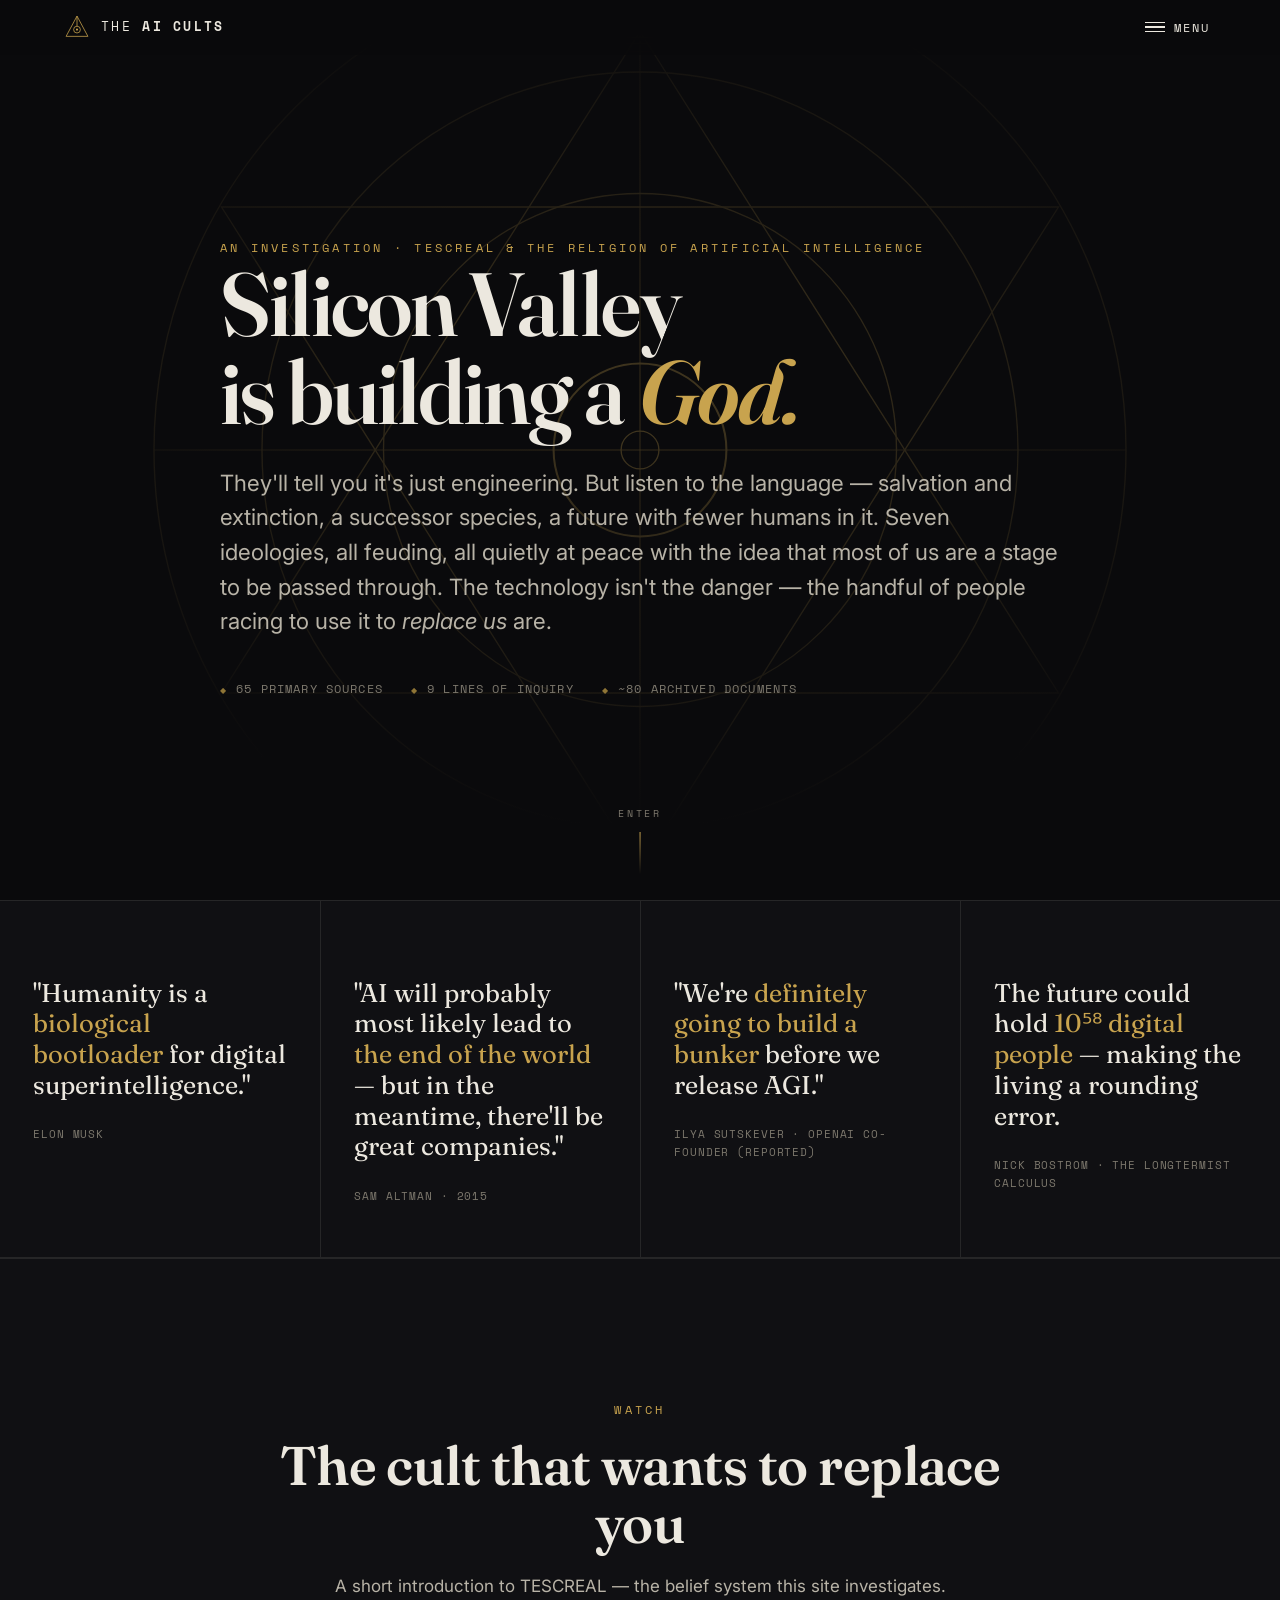
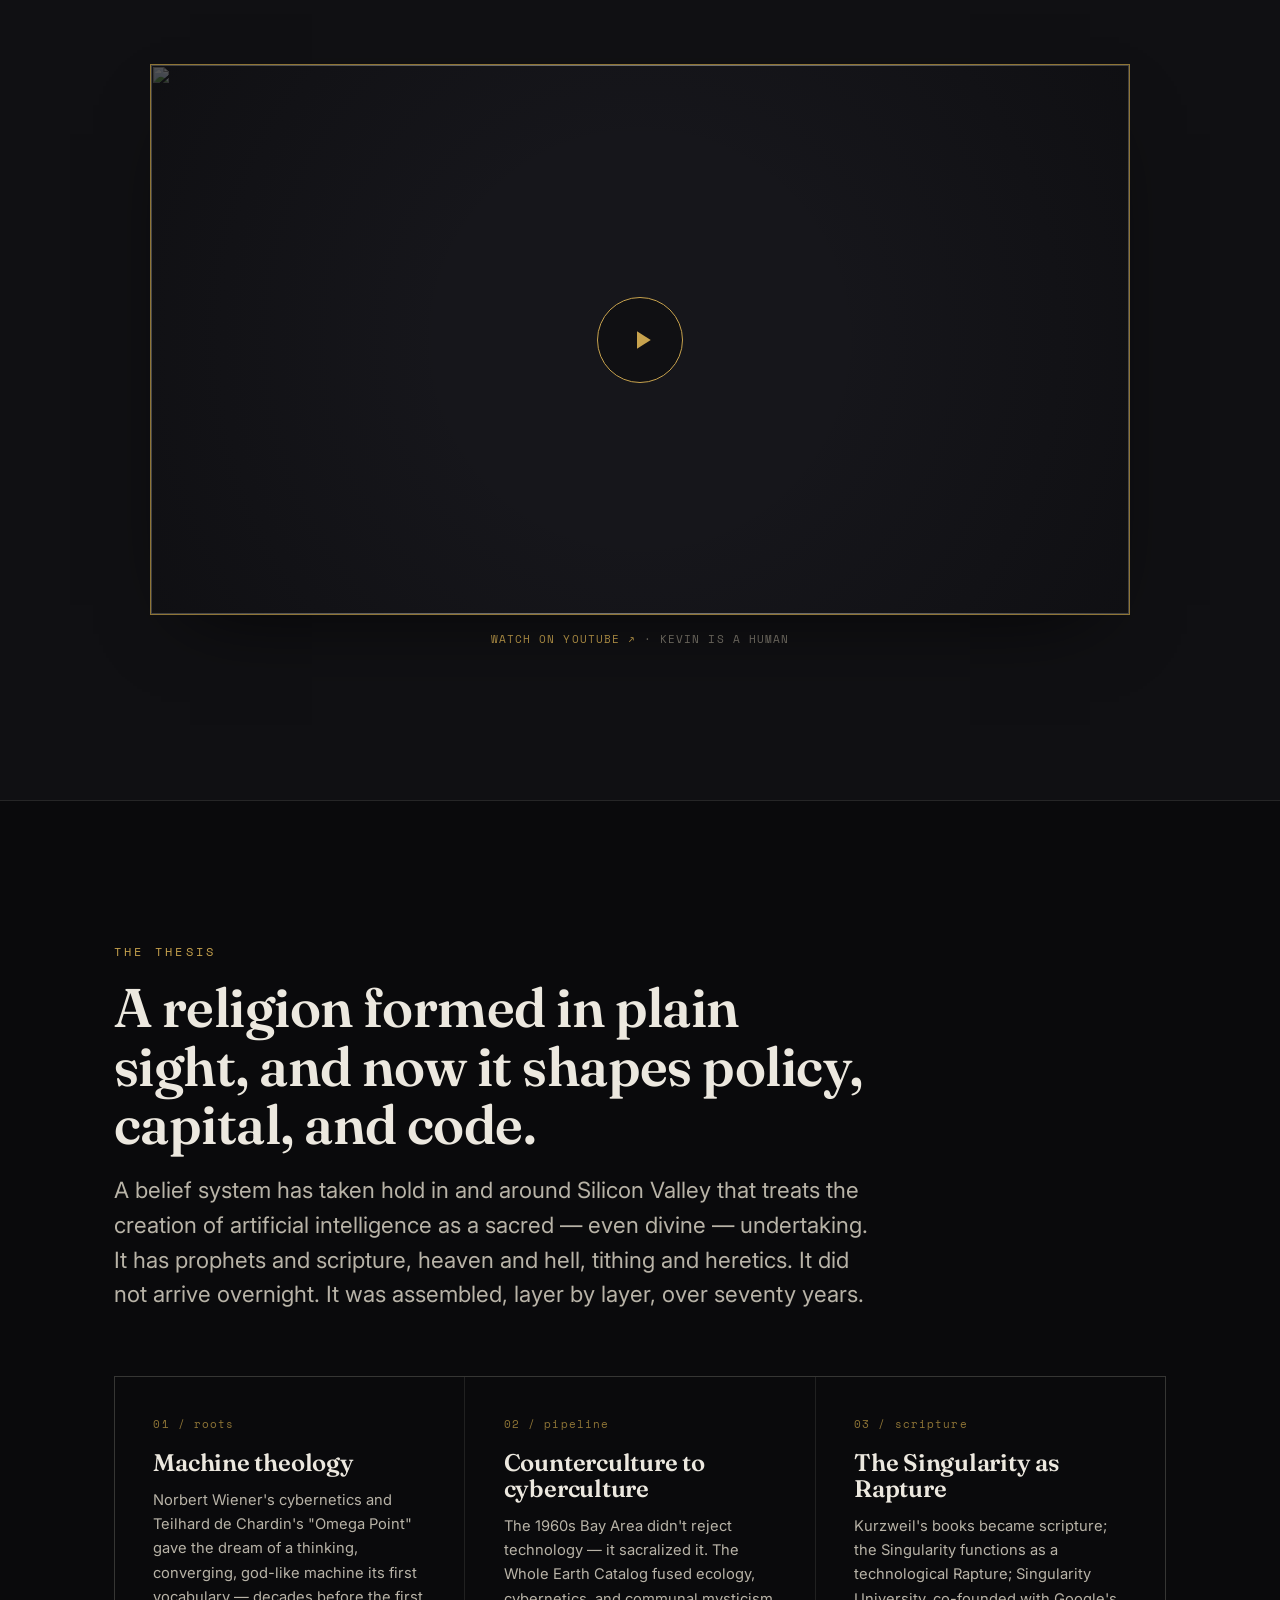
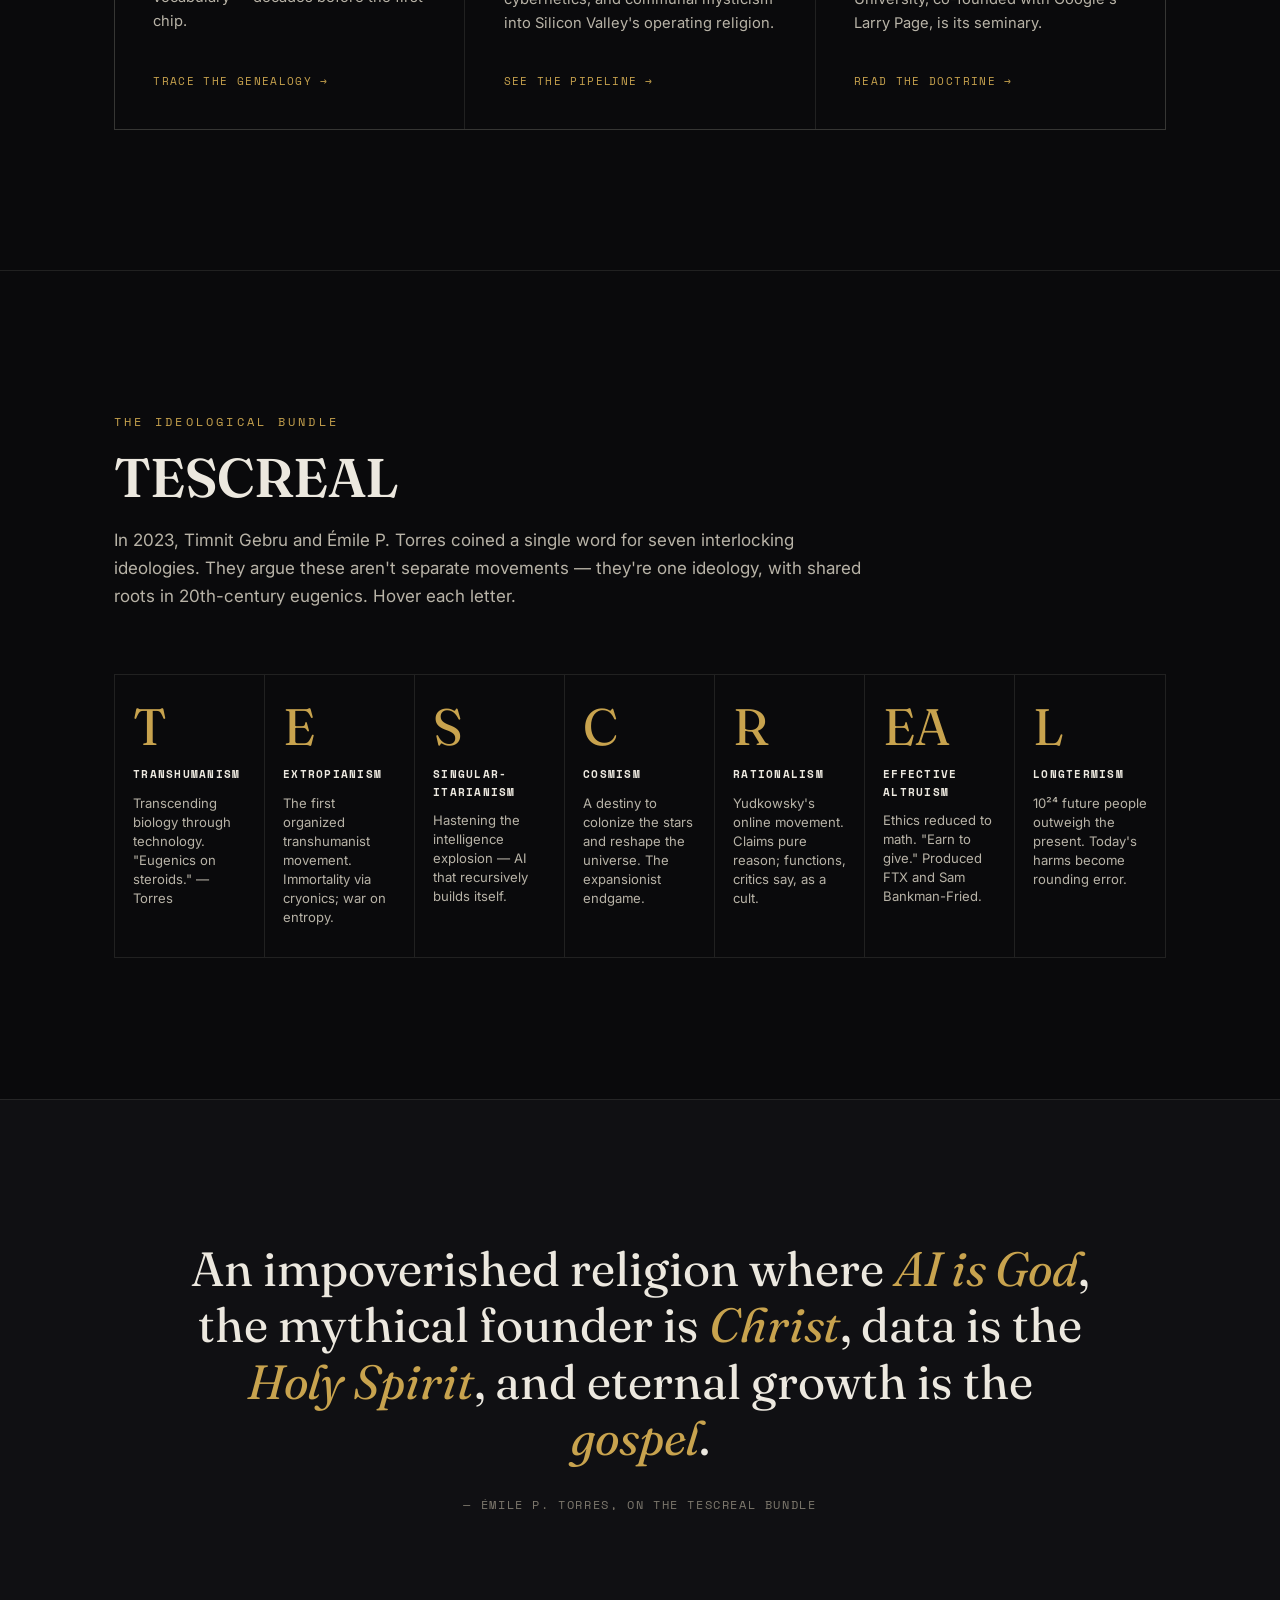
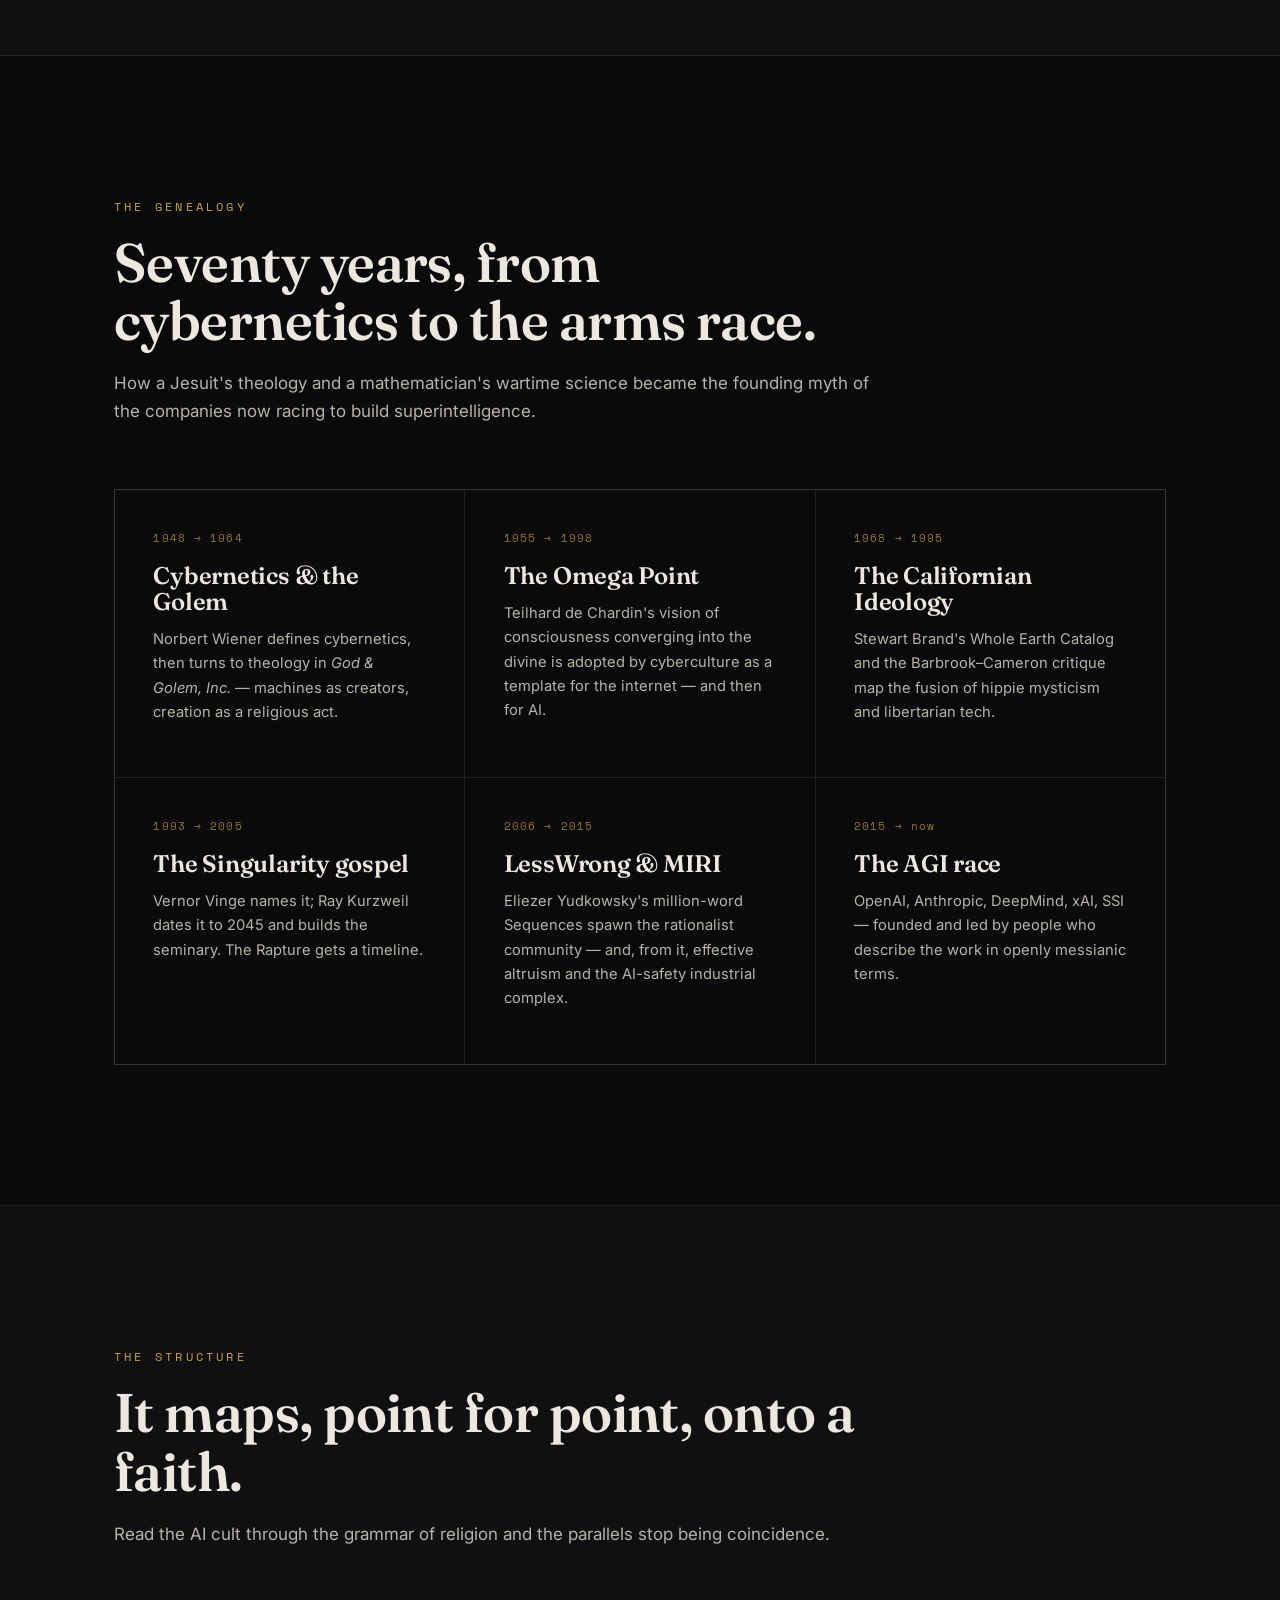
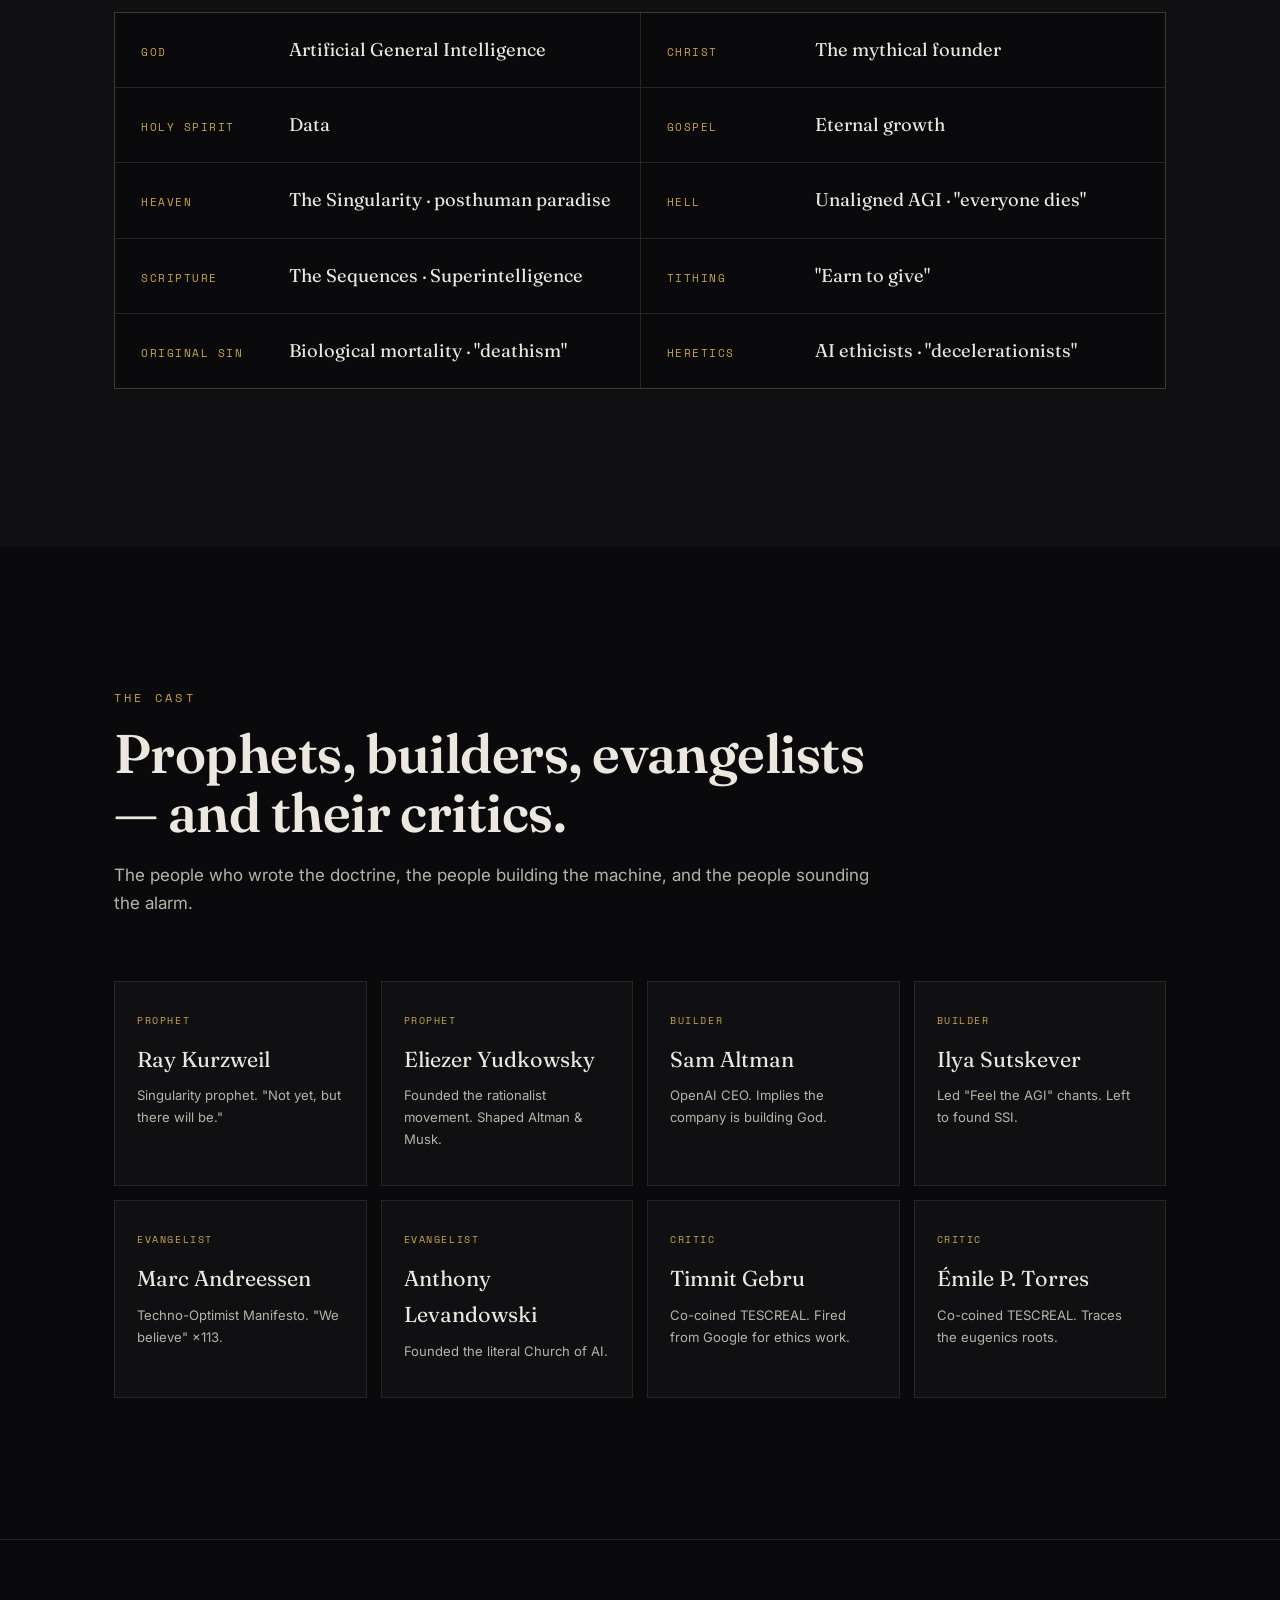
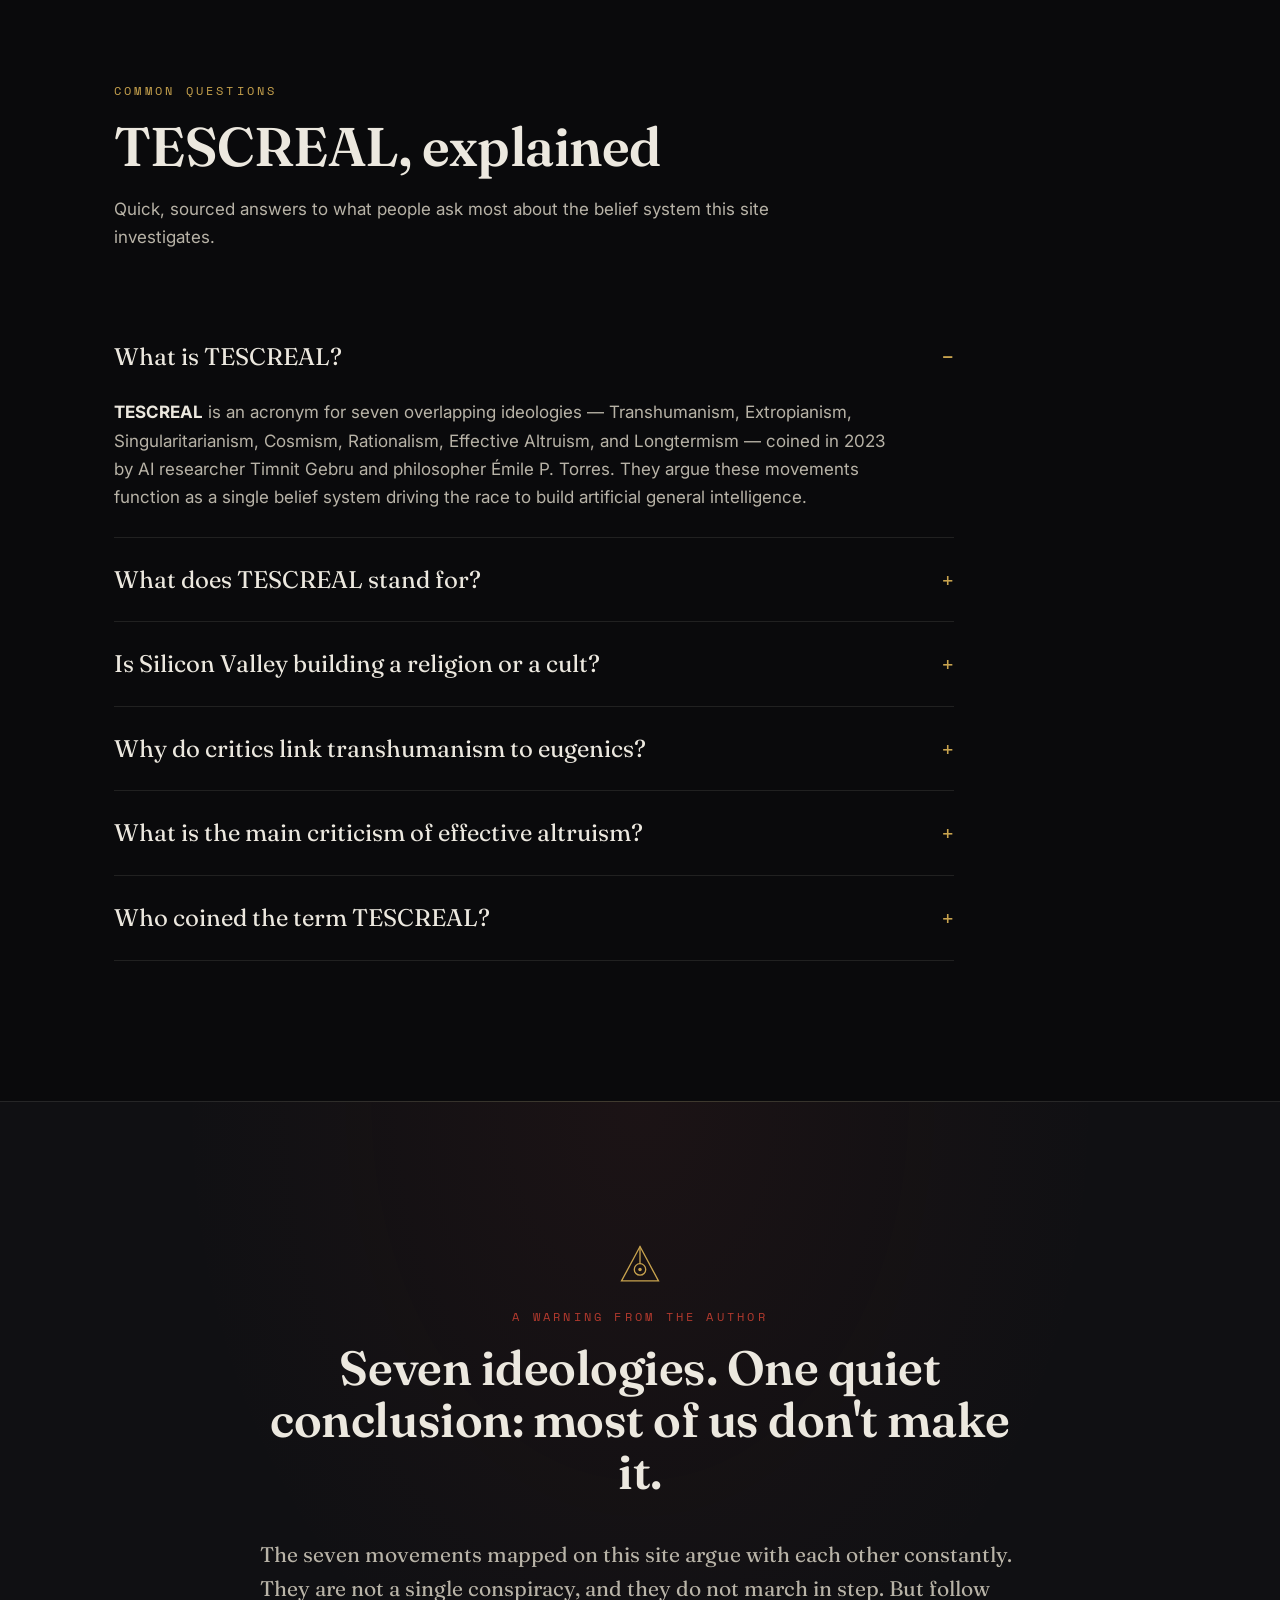
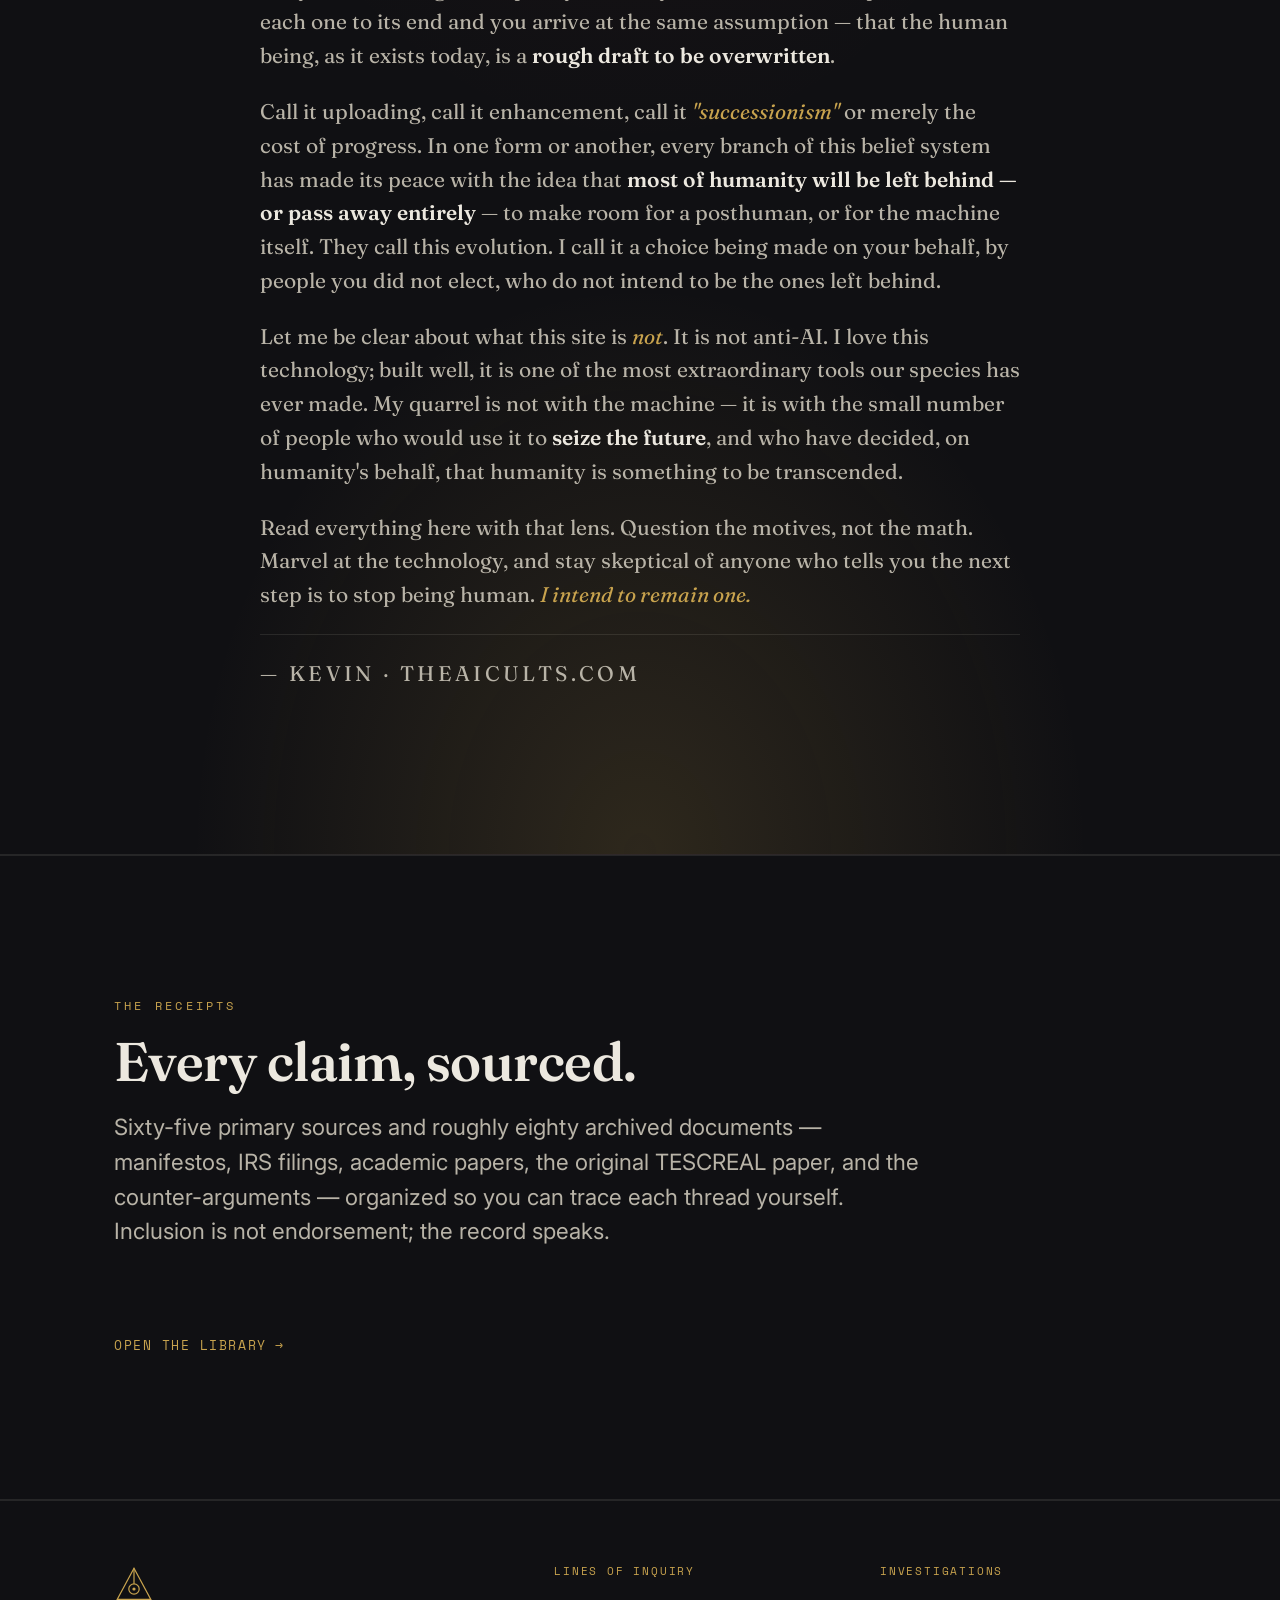
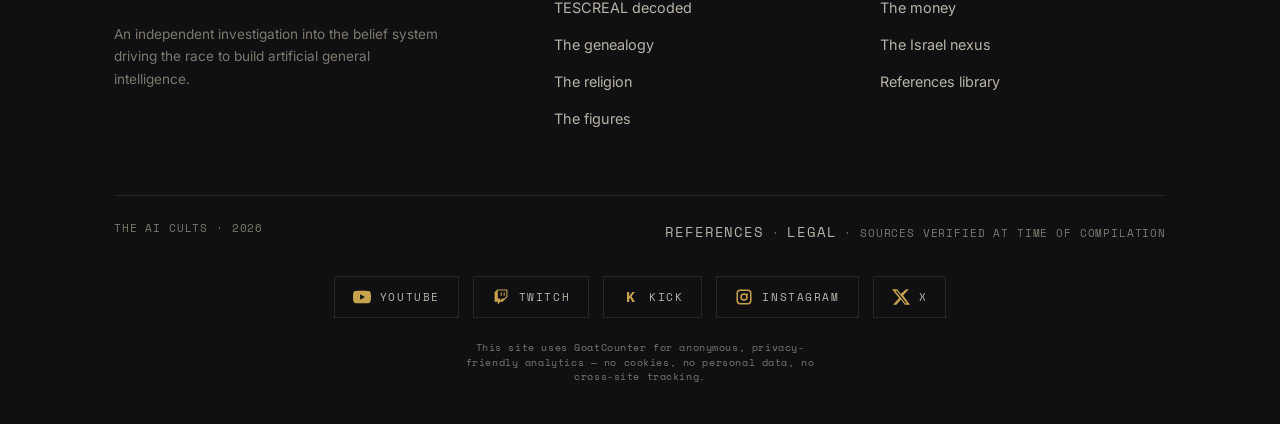
==== commit f0b7ff8c: "GEO: FAQ + FAQPage schema, llms.txt, freshness dates Homepage FAQ section (accordion) targeting "wha" ====
--- a/index.html
+++ b/index.html
@@ -24,6 +24,10 @@
 <link href="https://fonts.googleapis.com/css2?family=Fraunces:ital,opsz,wght@0,9..144,400;0,9..144,600;1,9..144,400;1,9..144,600&family=Inter:wght@400;500;600&family=Space+Mono:wght@400;700&display=swap" rel="stylesheet">
 <link rel="stylesheet" href="assets/css/style.css">
 <link rel="icon" href="assets/img/sigil.svg" type="image/svg+xml">
+<!-- seo:auto -->
+<script type="application/ld+json">{"@context":"https://schema.org","@type":"WebSite","name":"The AI Cults","url":"https://theaicults.com","description":"An investigation into TESCREAL — the interlocking belief system treating artificial intelligence as a divine project. From cybernetics and Catholic mysticism to LessWrong, OpenAI, and the literal Church of AI."}</script>
+<script type="application/ld+json">{"@context":"https://schema.org","@type":"Organization","name":"The AI Cults","url":"https://theaicults.com","logo":{"@type":"ImageObject","url":"https://theaicults.com/assets/img/og-image.png"}}</script>
+<!-- /seo:auto -->
 </head>
 <body>
 
@@ -248,6 +252,53 @@
 
 <hr class="divider">
 
+<!-- ============ FAQ (GEO) ============ -->
+<section class="section-pad" id="faq">
+  <div class="wrap">
+    <div class="section-head reveal">
+      <span class="eyebrow">Common questions</span>
+      <h2>TESCREAL, explained</h2>
+      <p>Quick, sourced answers to what people ask most about the belief system this site investigates.</p>
+    </div>
+    <div class="faq reveal">
+      <details class="faq__item" open>
+        <summary>What is TESCREAL?</summary>
+        <div class="faq__a"><p><strong>TESCREAL</strong> is an acronym for seven overlapping ideologies — Transhumanism, Extropianism, Singularitarianism, Cosmism, Rationalism, Effective Altruism, and Longtermism — coined in 2023 by AI researcher Timnit Gebru and philosopher Émile P. Torres. They argue these movements function as a single belief system driving the race to build artificial general intelligence.</p></div>
+      </details>
+      <details class="faq__item">
+        <summary>What does TESCREAL stand for?</summary>
+        <div class="faq__a"><p>It stands for <strong>T</strong>ranshumanism, <strong>E</strong>xtropianism, <strong>S</strong>ingularitarianism, <strong>C</strong>osmism, <strong>R</strong>ationalism, <strong>E</strong>ffective Altruism, and <strong>L</strong>ongtermism — seven interlinked ideologies that share key figures, funding, and the conviction that building superintelligent AI is the most important task in human history.</p></div>
+      </details>
+      <details class="faq__item">
+        <summary>Is Silicon Valley building a religion or a cult?</summary>
+        <div class="faq__a"><p>Critics argue the AI movement mirrors the structure of a religion: AGI as a coming god, the Singularity as a technological rapture, data as a kind of holy spirit, and AI doom as hell. The words "cult" and "religion" are used analytically — to describe the beliefs, language, and rituals — not as a clinical diagnosis or legal claim.</p></div>
+      </details>
+      <details class="faq__item">
+        <summary>Why do critics link transhumanism to eugenics?</summary>
+        <div class="faq__a"><p>The word "transhumanism" was popularized in 1957 by biologist Julian Huxley, who two years later became president of the British Eugenics Society. Émile Torres calls modern transhumanism "eugenics on steroids," arguing it inherits the premise that human lives can be ranked and "improved" — a logic critics say recurs in the movement's controversies.</p></div>
+      </details>
+      <details class="faq__item">
+        <summary>What is the main criticism of effective altruism?</summary>
+        <div class="faq__a"><p>Critics say effective altruism reduces ethics to math that favors its own elite, drifted from malaria nets to speculative AI risk, and produced Sam Bankman-Fried — whose FTX fraud, they argue, was the logical end of its "earn to give" doctrine. Others call it top-down colonial philanthropy and "misogyny encoded into math."</p></div>
+      </details>
+      <details class="faq__item">
+        <summary>Who coined the term TESCREAL?</summary>
+        <div class="faq__a"><p>The term was coined in 2023 by Timnit Gebru, founder of the Distributed AI Research Institute (DAIR) and former co-lead of Google's ethical AI team, and Émile P. Torres, a philosopher and former transhumanist turned leading critic of the bundle.</p></div>
+      </details>
+    </div>
+  </div>
+</section>
+<script type="application/ld+json">
+{"@context":"https://schema.org","@type":"FAQPage","mainEntity":[
+{"@type":"Question","name":"What is TESCREAL?","acceptedAnswer":{"@type":"Answer","text":"TESCREAL is an acronym for seven overlapping ideologies — Transhumanism, Extropianism, Singularitarianism, Cosmism, Rationalism, Effective Altruism, and Longtermism — coined in 2023 by AI researcher Timnit Gebru and philosopher Émile P. Torres. They argue these movements function as a single belief system driving the race to build artificial general intelligence."}},
+{"@type":"Question","name":"What does TESCREAL stand for?","acceptedAnswer":{"@type":"Answer","text":"It stands for Transhumanism, Extropianism, Singularitarianism, Cosmism, Rationalism, Effective Altruism, and Longtermism — seven interlinked ideologies that share key figures, funding, and the conviction that building superintelligent AI is the most important task in human history."}},
+{"@type":"Question","name":"Is Silicon Valley building a religion or a cult?","acceptedAnswer":{"@type":"Answer","text":"Critics argue the AI movement mirrors the structure of a religion: AGI as a coming god, the Singularity as a technological rapture, data as a kind of holy spirit, and AI doom as hell. The words 'cult' and 'religion' are used analytically — to describe the beliefs, language, and rituals — not as a clinical diagnosis or legal claim."}},
+{"@type":"Question","name":"Why do critics link transhumanism to eugenics?","acceptedAnswer":{"@type":"Answer","text":"The word 'transhumanism' was popularized in 1957 by biologist Julian Huxley, who two years later became president of the British Eugenics Society. Émile Torres calls modern transhumanism 'eugenics on steroids,' arguing it inherits the premise that human lives can be ranked and 'improved' — a logic critics say recurs in the movement's controversies."}},
+{"@type":"Question","name":"What is the main criticism of effective altruism?","acceptedAnswer":{"@type":"Answer","text":"Critics say effective altruism reduces ethics to math that favors its own elite, drifted from malaria nets to speculative AI risk, and produced Sam Bankman-Fried — whose FTX fraud, they argue, was the logical end of its 'earn to give' doctrine. Others call it top-down colonial philanthropy and 'misogyny encoded into math.'"}},
+{"@type":"Question","name":"Who coined the term TESCREAL?","acceptedAnswer":{"@type":"Answer","text":"The term was coined in 2023 by Timnit Gebru, founder of the Distributed AI Research Institute (DAIR) and former co-lead of Google's ethical AI team, and Émile P. Torres, a philosopher and former transhumanist turned leading critic of the bundle."}}
+]}
+</script>
+
 <!-- ============ AUTHOR'S WARNING ============ -->
 <section class="section-pad authnote">
   <div class="wrap">
--- a/assets/css/style.css
+++ b/assets/css/style.css
@@ -300,6 +300,23 @@
 .bigquote cite { display: block; margin-top: 28px; font-family: var(--mono); font-size: 0.72rem; letter-spacing: 0.14em; text-transform: uppercase; color: var(--muted); font-style: normal; }
 
 /* =========================================================
+   FAQ (GEO / answer-engine optimized)
+   ========================================================= */
+.faq { max-width: 840px; }
+.faq__item { border-bottom: 1px solid var(--line); }
+.faq__item summary {
+  cursor: pointer; padding: 22px 0; list-style: none; display: flex; gap: 18px; align-items: baseline; justify-content: space-between;
+  font-family: var(--serif); font-size: clamp(1.15rem, 2.2vw, 1.5rem); color: var(--paper); transition: color .2s;
+}
+.faq__item summary::-webkit-details-marker { display: none; }
+.faq__item summary::after { content: "+"; flex: none; color: var(--gold); font-family: var(--mono); font-size: 1.4rem; line-height: 1; }
+.faq__item[open] summary::after { content: "−"; }
+.faq__item summary:hover { color: var(--gold); }
+.faq__a { padding: 0 0 26px; max-width: 72ch; }
+.faq__a p { margin: 0; color: var(--paper-2); }
+.faq__a strong { color: var(--paper); }
+
+/* =========================================================
    AUTHOR'S WARNING
    ========================================================= */
 .authnote {
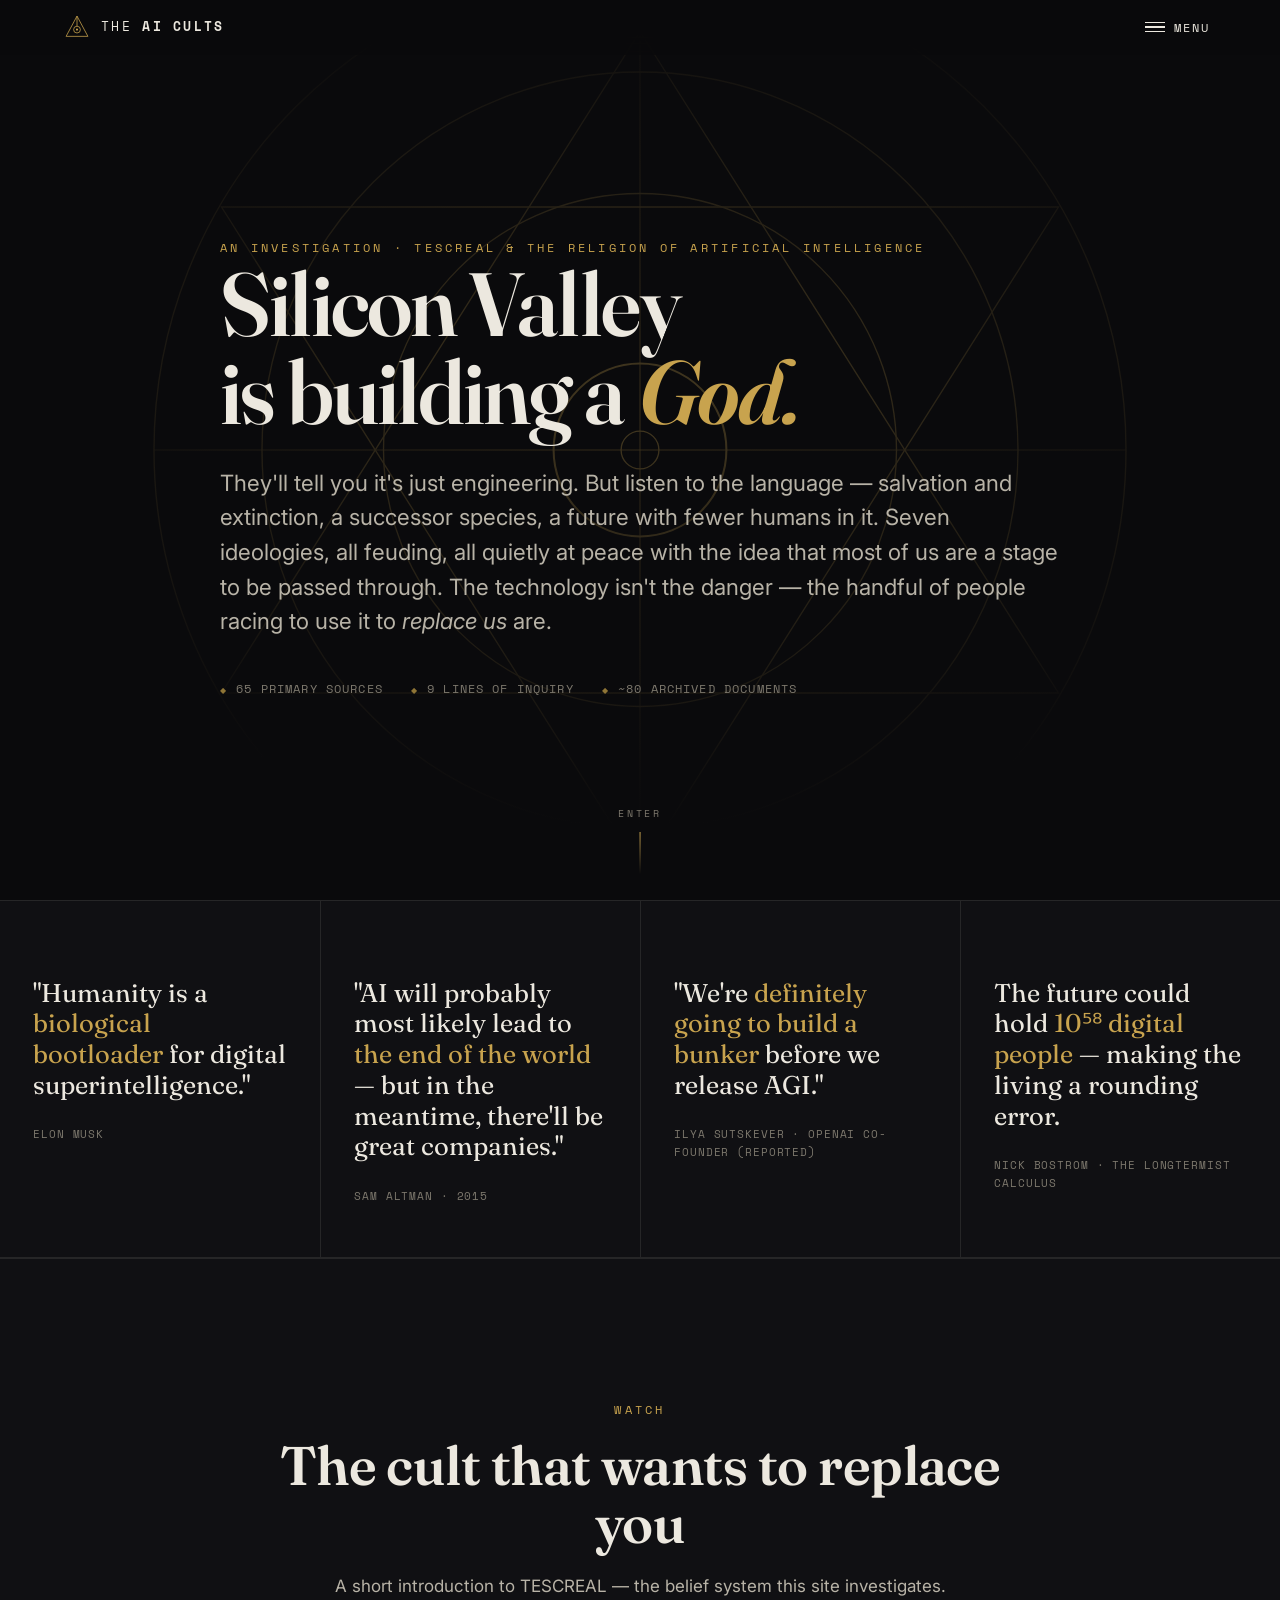
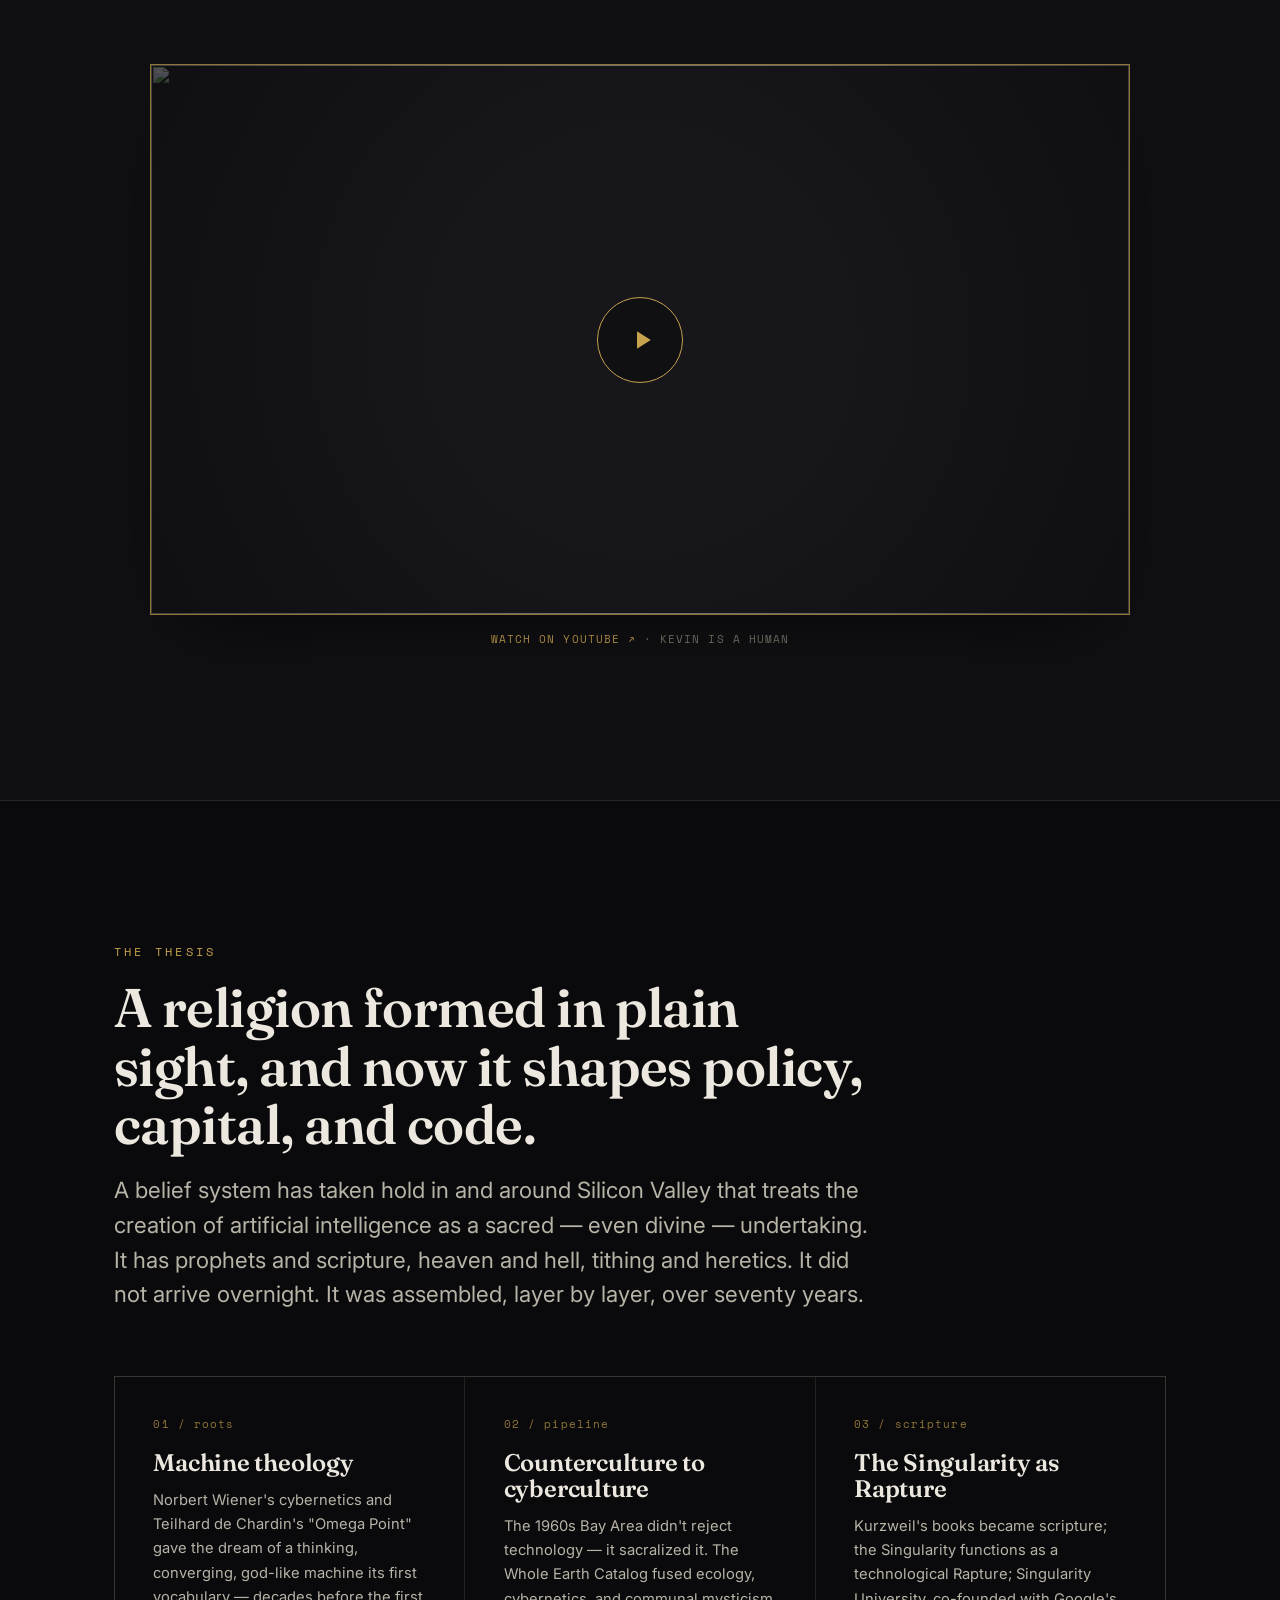
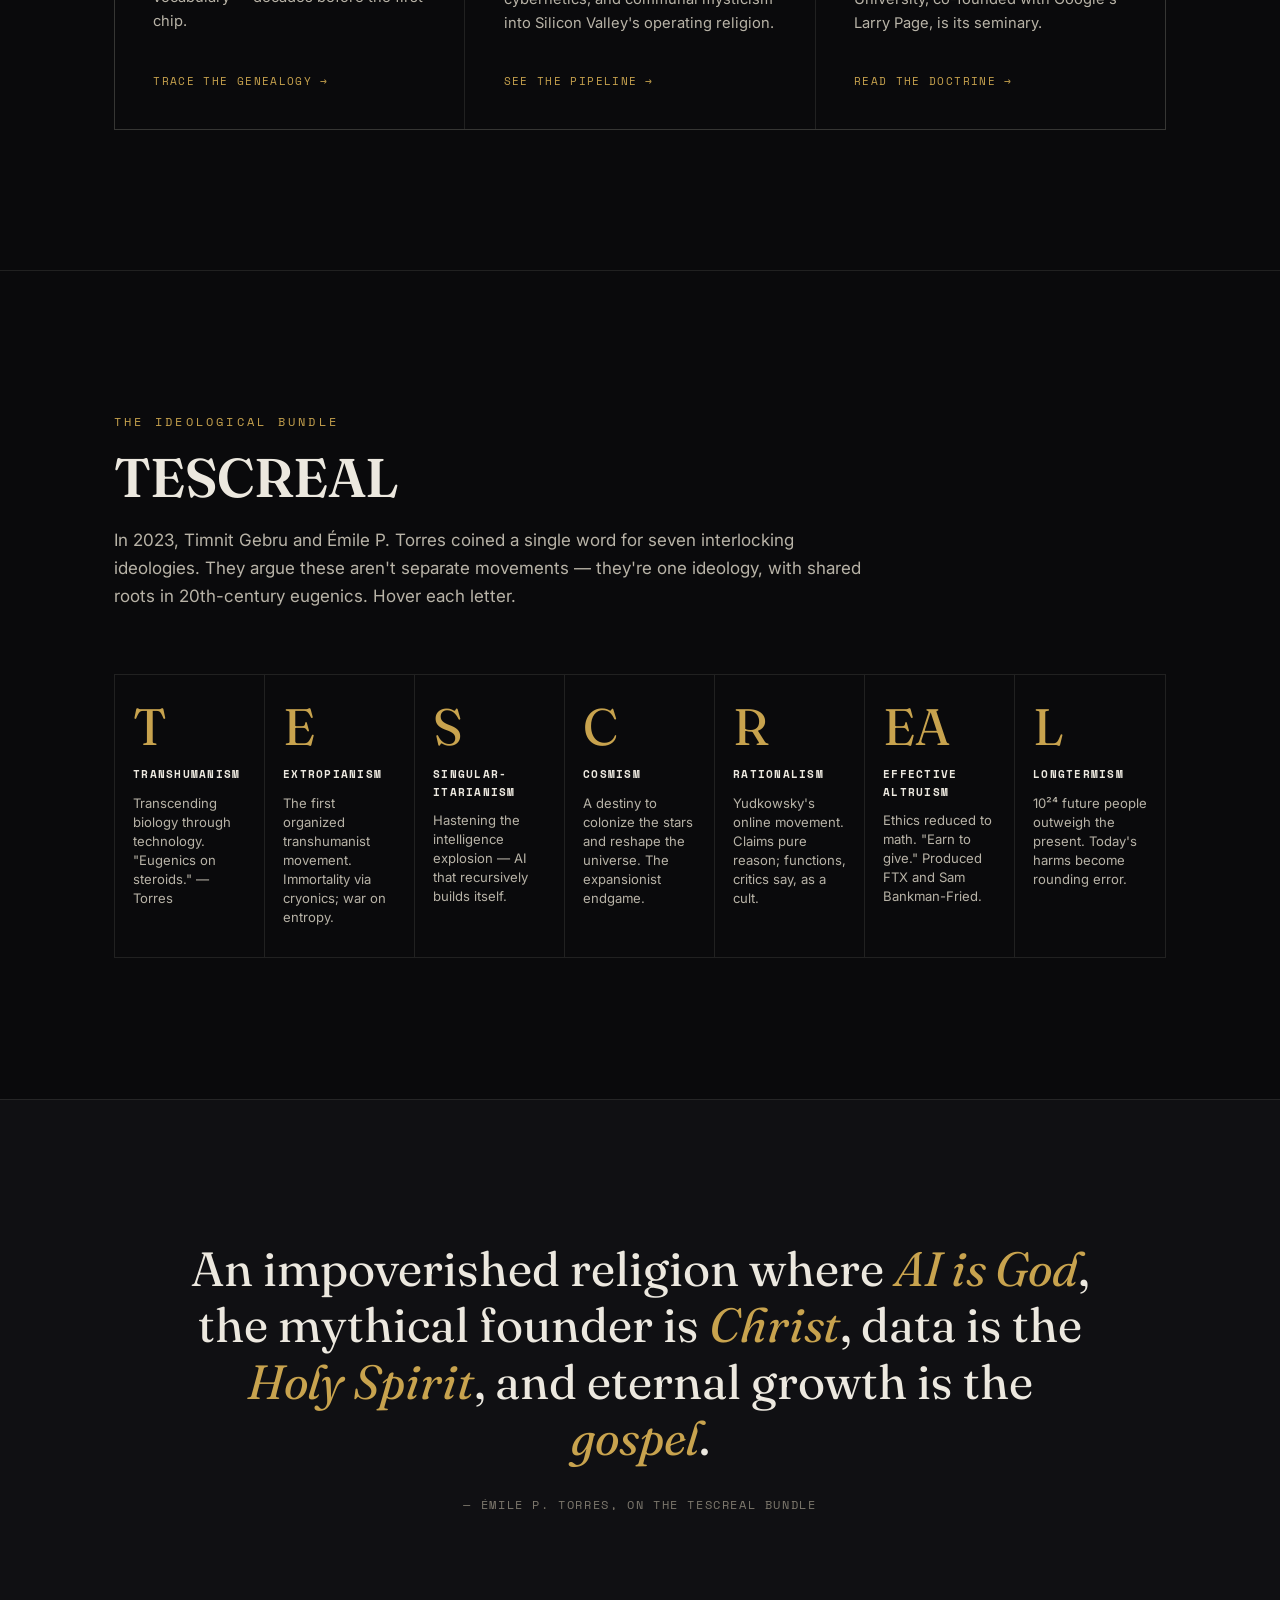
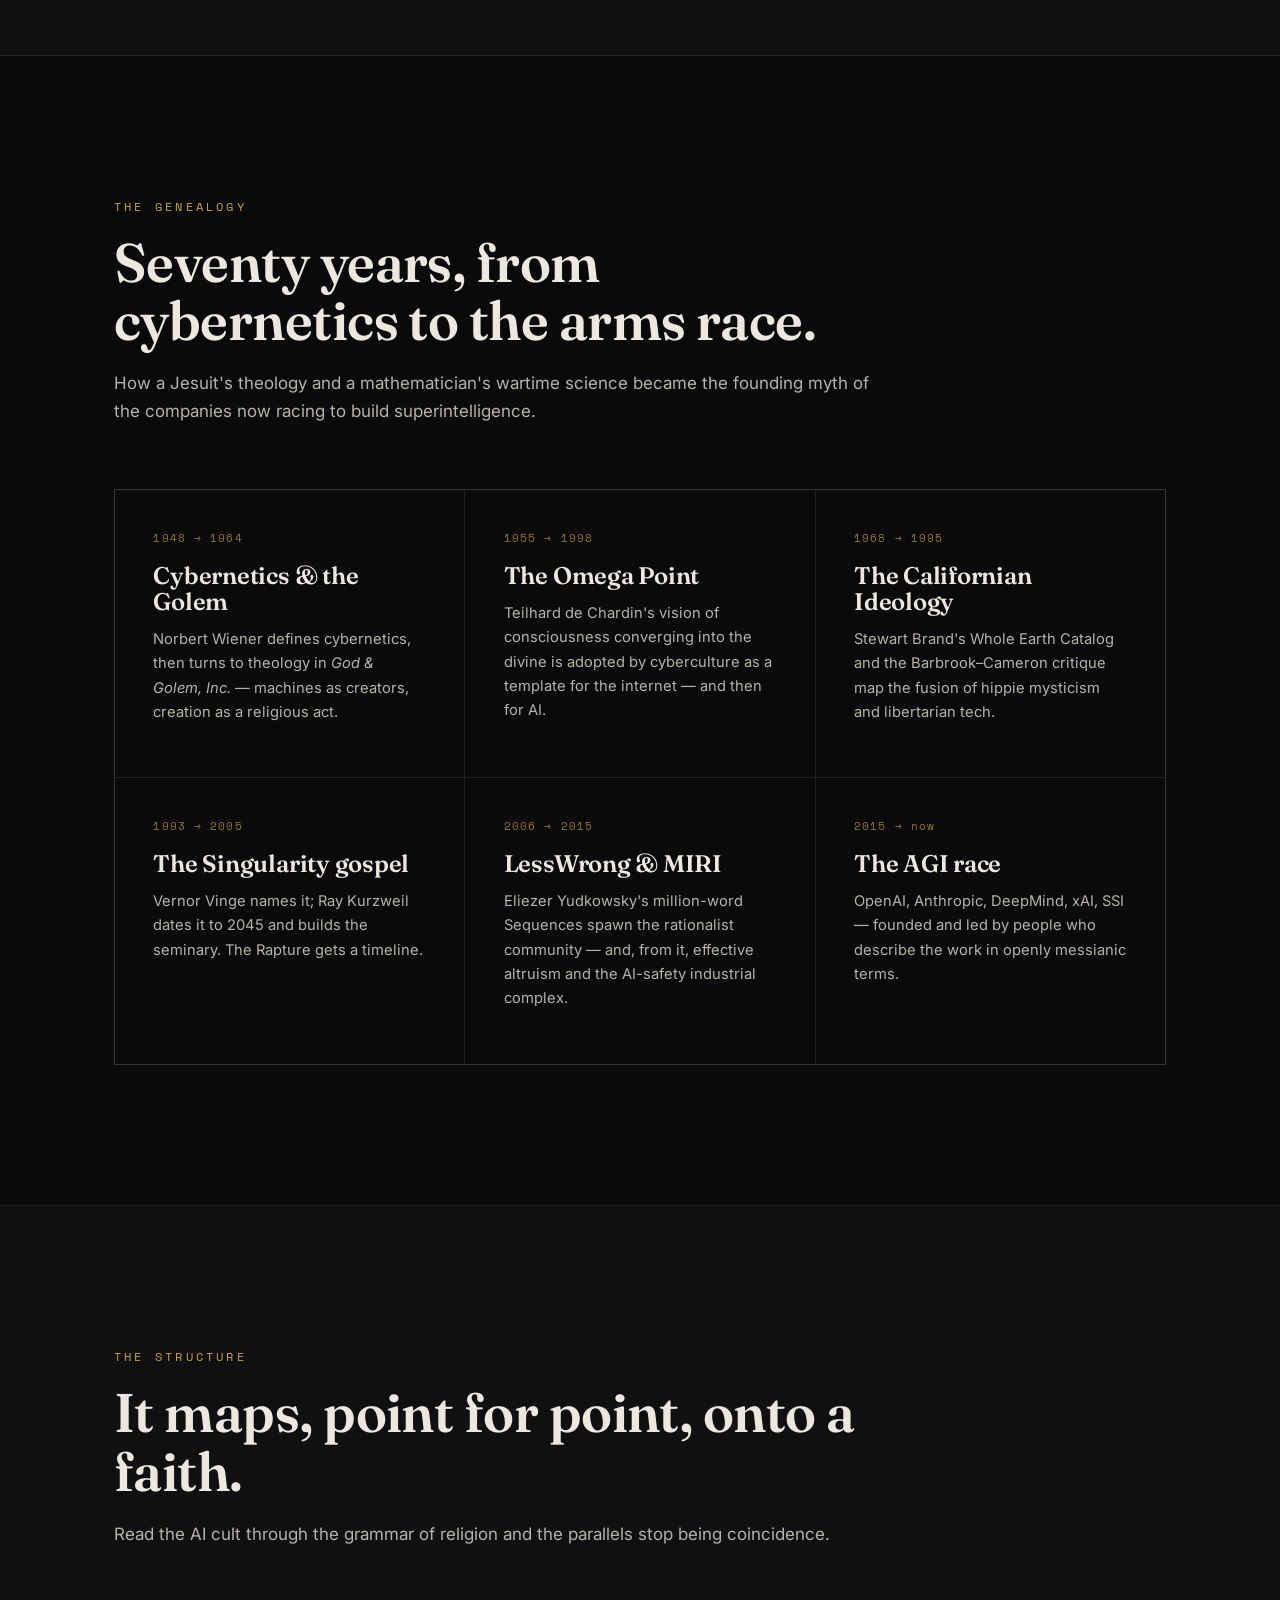
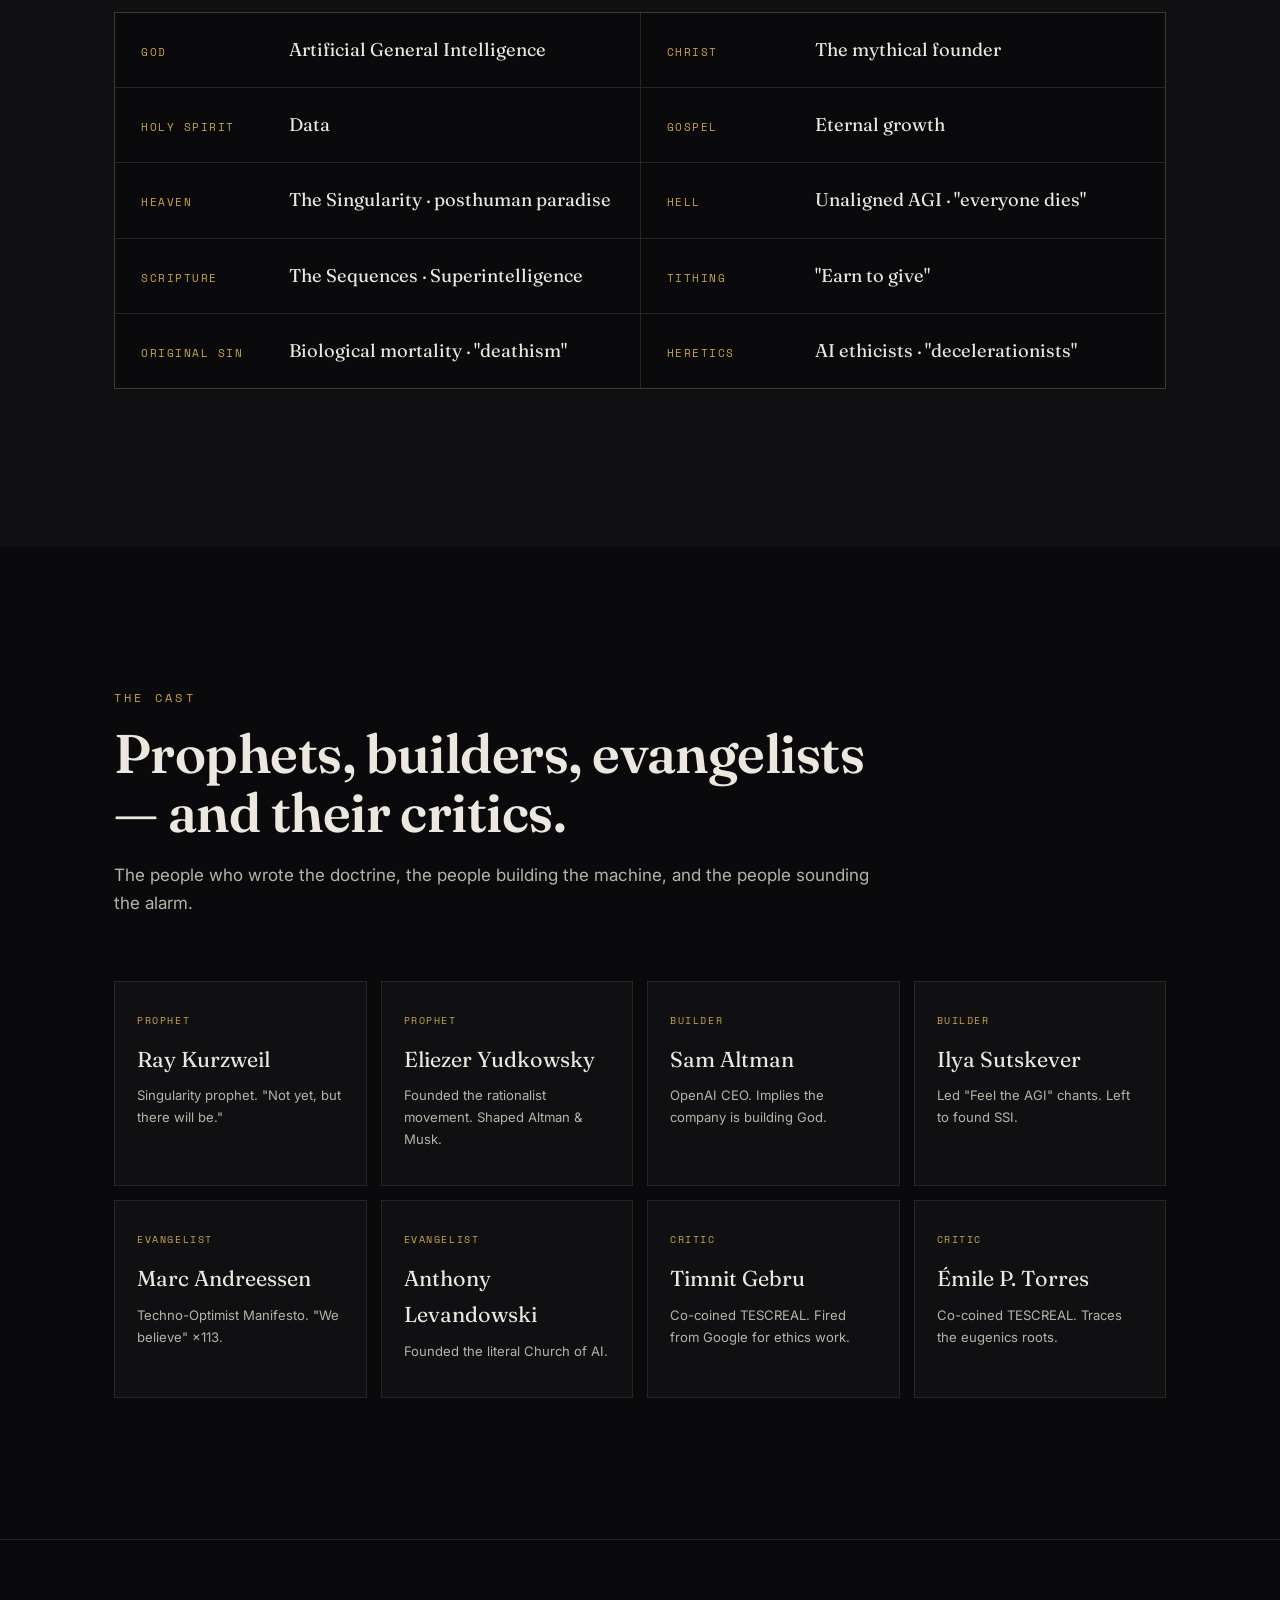
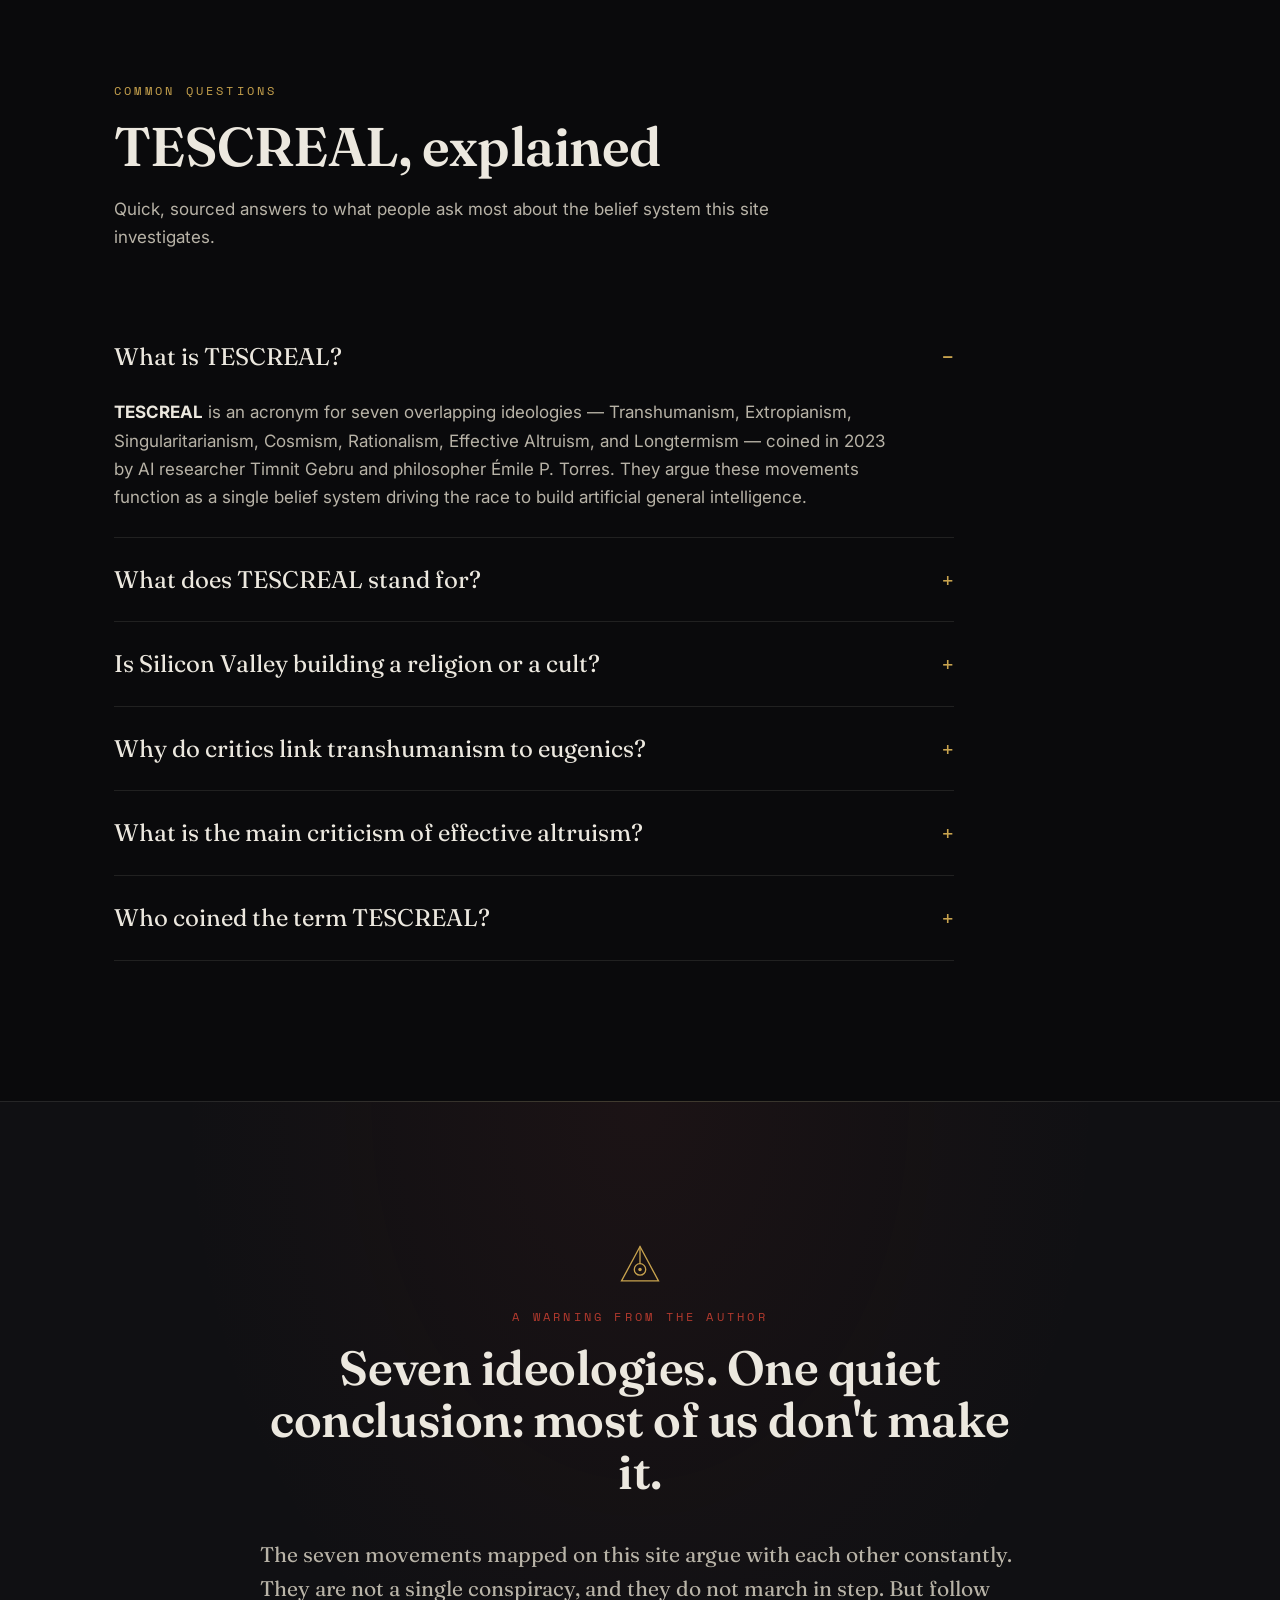
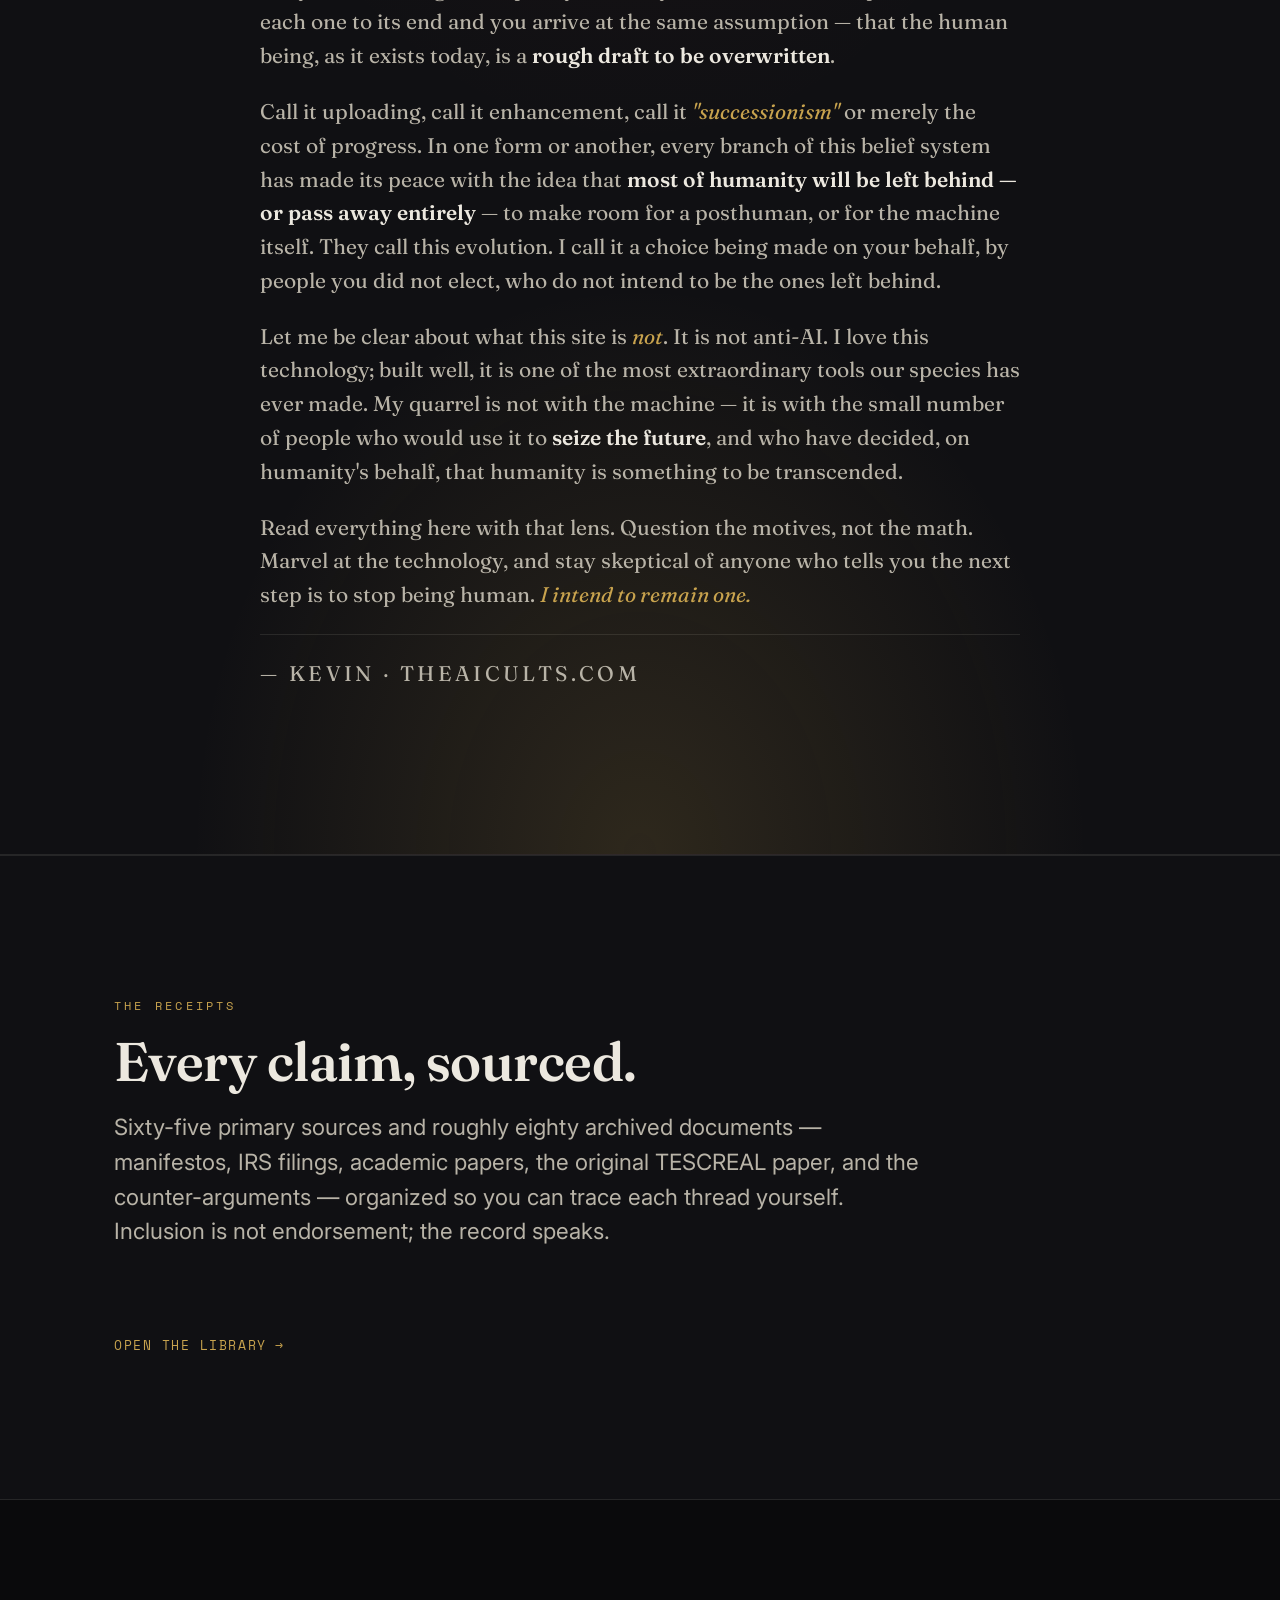
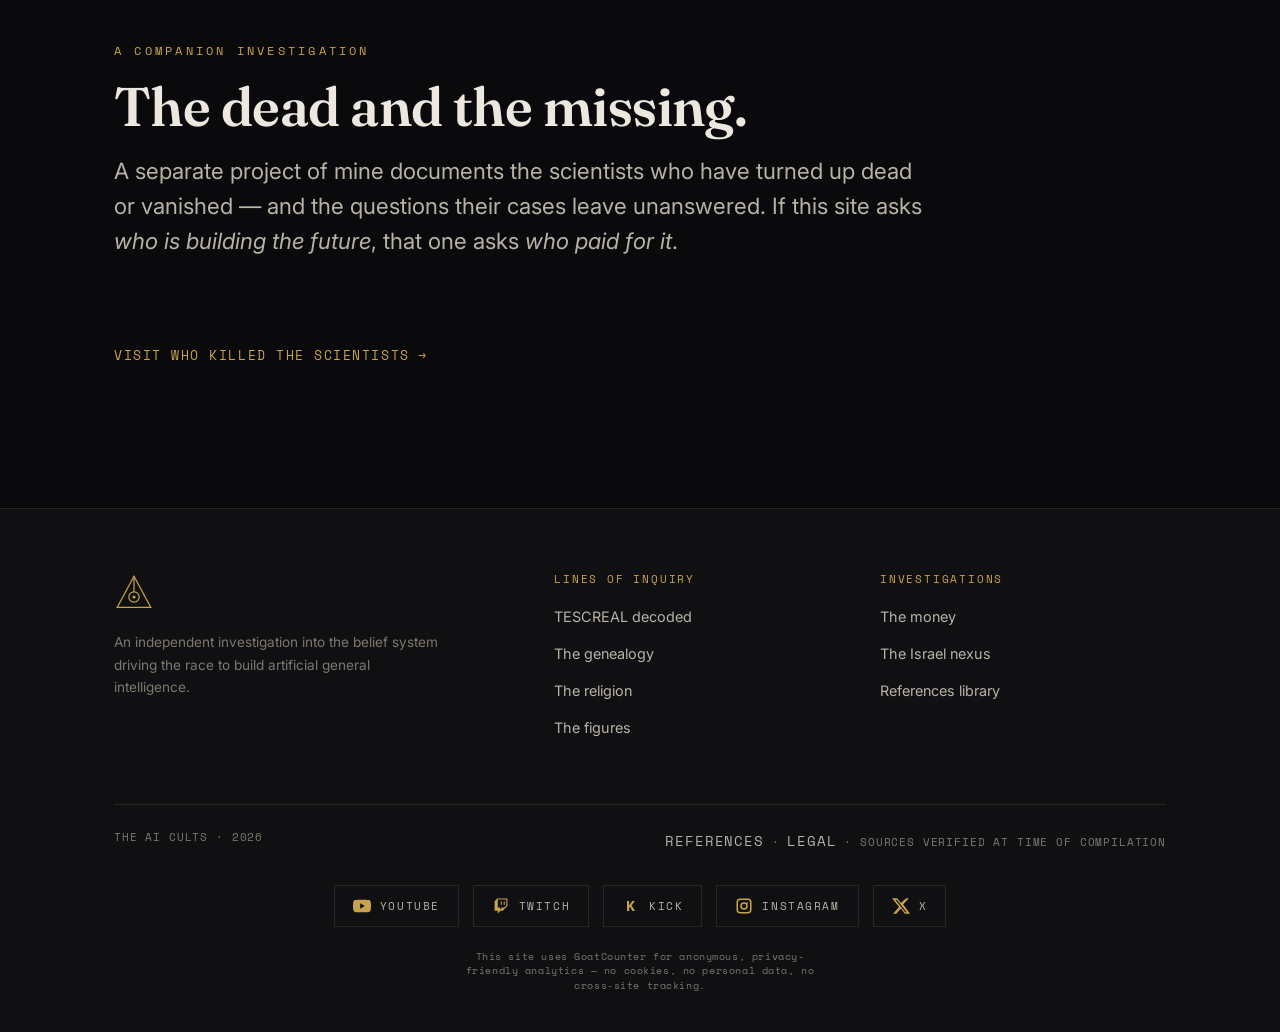
==== commit 68dcd359: "Add companion-site CTA linking whokilledthescientists.com Standalone section above the footer on the" ====
--- a/index.html
+++ b/index.html
@@ -336,6 +336,18 @@
   </div>
 </section>
 
+<!-- ============ SISTER SITE CTA ============ -->
+<section class="section-pad" id="scientists">
+  <div class="wrap">
+    <div class="section-head reveal" style="max-width:820px;">
+      <span class="eyebrow">A companion investigation</span>
+      <h2>The dead and the missing.</h2>
+      <p class="lede">A separate project of mine documents the scientists who have turned up dead or vanished — and the questions their cases leave unanswered. If this site asks <em>who is building the future</em>, that one asks <em>who paid for it</em>.</p>
+    </div>
+    <a class="card__go reveal" href="https://whokilledthescientists.com" target="_blank" rel="noopener" style="font-size:0.8rem;">Visit Who Killed the Scientists</a>
+  </div>
+</section>
+
 <!-- ============ FOOTER ============ -->
 <footer class="foot">
   <div class="wrap">
